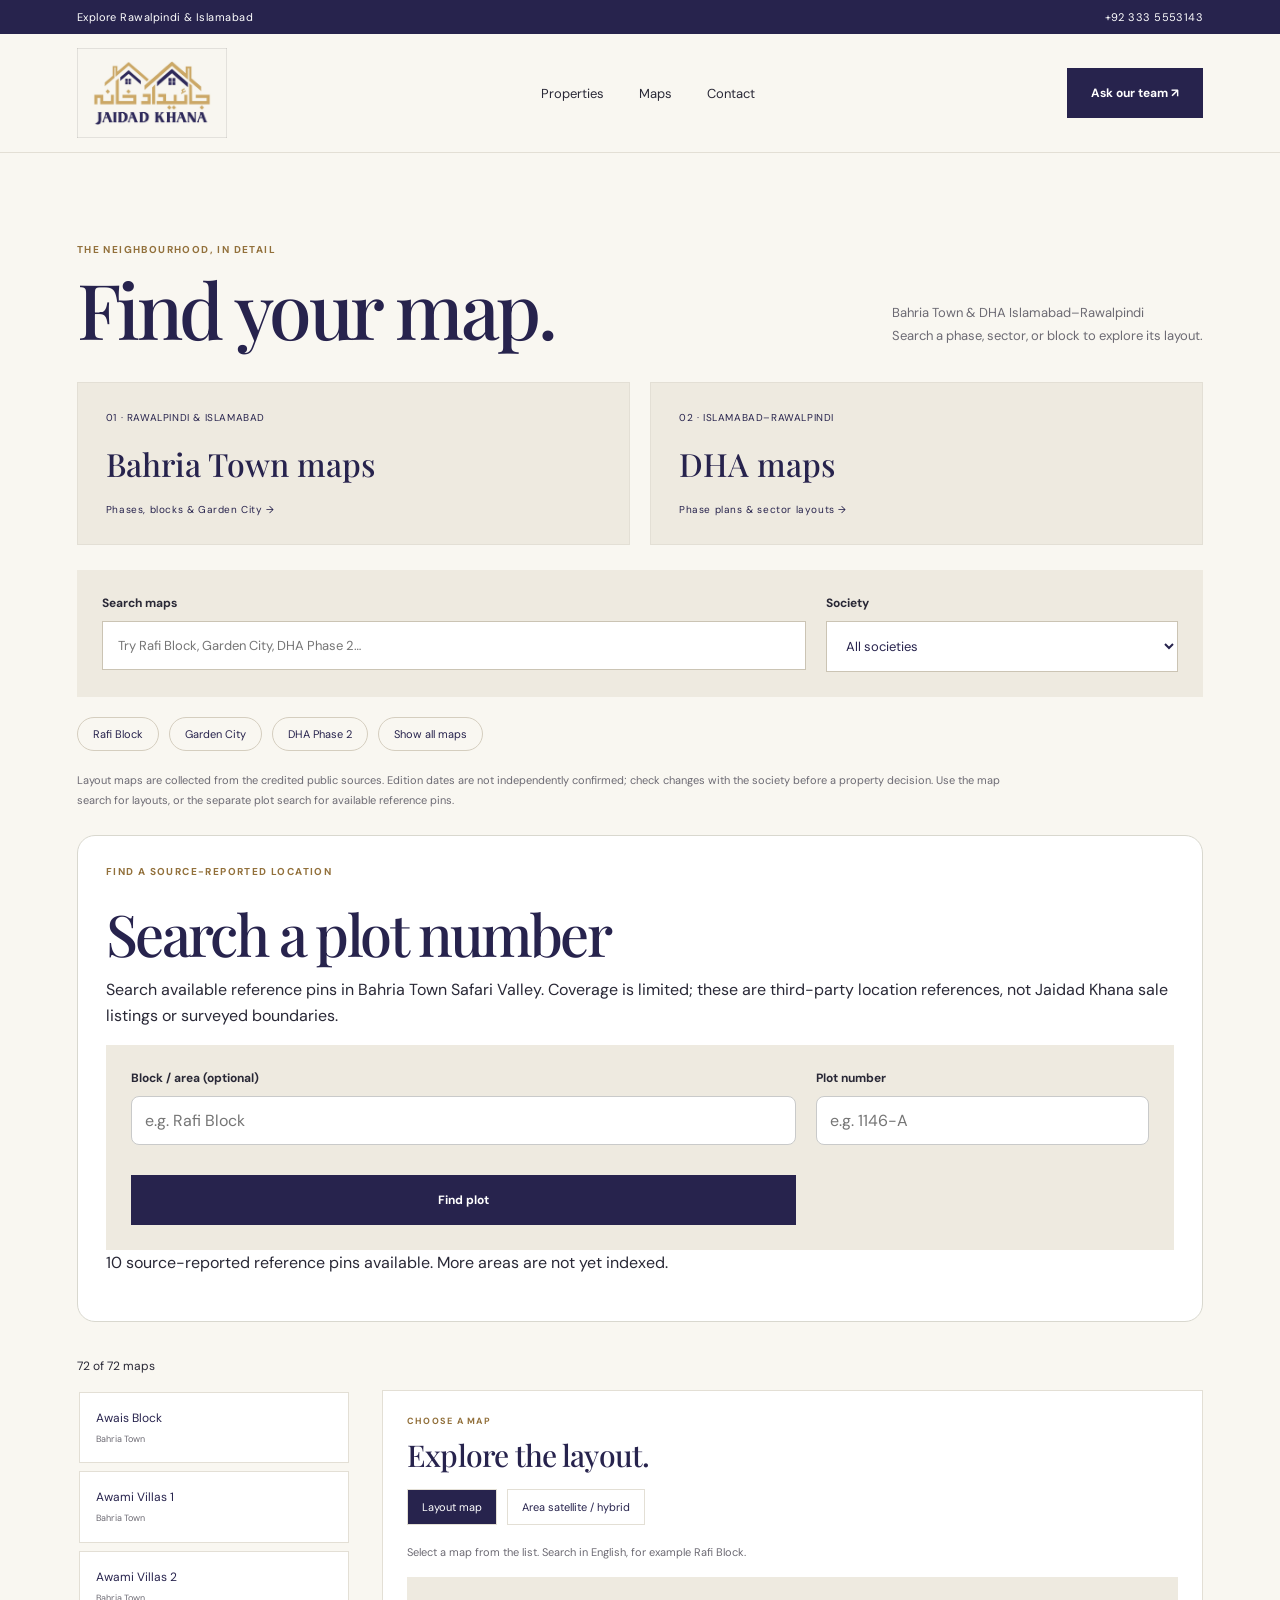
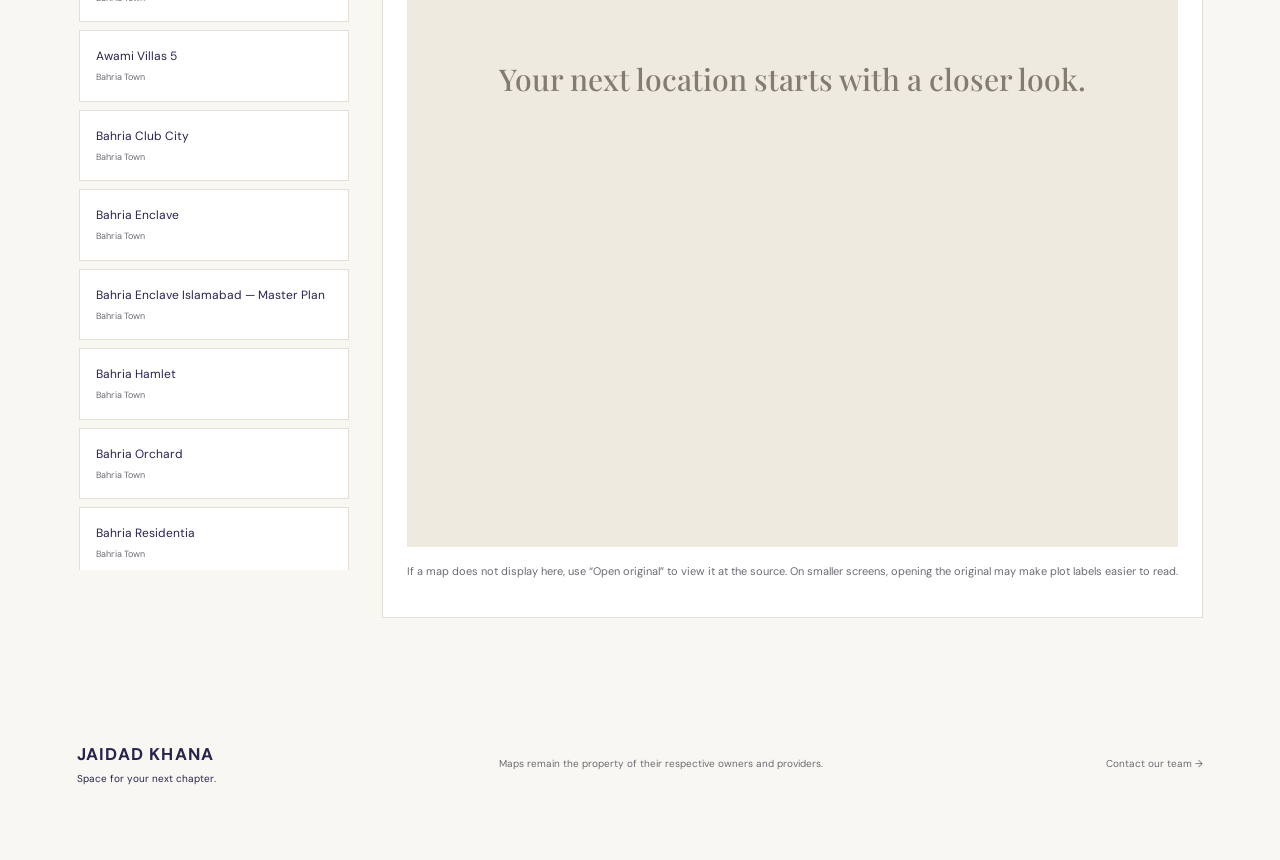
==== maps.html @ 948eb330 "Publish searchable society maps and plot references" ====
<!doctype html><html lang="en"><head><meta charset="utf-8"><meta name="viewport" content="width=device-width,initial-scale=1"><title>Society Maps | Bahria Town & DHA | Jaidad Khana</title><meta name="description" content="Search Bahria Town and DHA Islamabad–Rawalpindi layout maps by phase, block or sector. Open the source map and explore detailed layouts."><link rel="canonical" href="https://jaidadkhana.com/maps.html"><link rel="stylesheet" href="styles.css?v=3"><link rel="stylesheet" href="maps.css"><link rel="preconnect" href="https://fonts.googleapis.com"><link href="https://fonts.googleapis.com/css2?family=DM+Sans:wght@400;500;600;700&family=Playfair+Display:wght@500;600;700&display=swap" rel="stylesheet"></head><body>
<a class="skip-link" href="#map-library">Skip to maps</a><div class="topbar"><span>Explore Rawalpindi & Islamabad</span><a href="tel:+923335553143">+92 333 5553143</a></div><header class="site-header"><a class="brand" href="index.html"><img src="logo.jpeg" alt="Jaidad Khana" width="240" height="156"></a><nav aria-label="Main navigation"><a href="index.html#properties">Properties</a><a href="maps.html" aria-current="page">Maps</a><a href="index.html#contact">Contact</a></nav><a class="button primary header-cta" href="https://wa.me/923335553143" target="_blank" rel="noopener noreferrer">Ask our team ↗</a></header>
<main id="map-library" class="section map-library"><div class="section-heading"><div><p class="eyebrow">The neighbourhood, in detail</p><h1>Find your map.</h1></div><p>Bahria Town & DHA Islamabad–Rawalpindi<br>Search a phase, sector, or block to explore its layout.</p></div><div class="society-choices"><button type="button" data-society="Bahria Town"><span>01 · RAWALPINDI & ISLAMABAD</span><strong>Bahria Town maps</strong><small>Phases, blocks & Garden City →</small></button><button type="button" data-society="DHA Islamabad–Rawalpindi"><span>02 · ISLAMABAD–RAWALPINDI</span><strong>DHA maps</strong><small>Phase plans & sector layouts →</small></button></div><div class="map-search"><div><label for="map-query">Search maps</label><input id="map-query" type="search" placeholder="Try Rafi Block, Garden City, DHA Phase 2…" autocomplete="off"></div><div><label for="map-society">Society</label><select id="map-society"><option value="all">All societies</option><option value="Bahria Town">Bahria Town</option><option value="DHA Islamabad–Rawalpindi">DHA Islamabad–Rawalpindi</option></select></div></div><div class="quick-search" aria-label="Popular map searches"><button type="button" data-query="Rafi">Rafi Block</button><button type="button" data-query="Garden City">Garden City</button><button type="button" data-query="DHA Phase 2">DHA Phase 2</button><button type="button" id="clear-search">Show all maps</button></div><p class="map-guidance">Layout maps are collected from the credited public sources. Edition dates are not independently confirmed; check changes with the society before a property decision. Use the map search for layouts, or the separate plot search for available reference pins.</p><section class="plot-finder" aria-labelledby="plot-heading"><p class="eyebrow">Find a source-reported location</p><h2 id="plot-heading">Search a plot number</h2><p>Search available reference pins in Bahria Town Safari Valley. Coverage is limited; these are third-party location references, not Jaidad Khana sale listings or surveyed boundaries.</p><form id="plot-search" class="map-search"><div><label for="plot-area">Block / area (optional)</label><input id="plot-area" placeholder="e.g. Rafi Block" autocomplete="off"></div><div><label for="plot-number">Plot number</label><input id="plot-number" required placeholder="e.g. 1146-A" maxlength="40" autocomplete="off"></div><button class="button primary" type="submit">Find plot</button></form><p id="plot-count" role="status"></p><div id="plot-results"></div><div id="plot-location" hidden><div class="map-modes"><button type="button" id="plot-road">Map view</button><button type="button" id="plot-hybrid">Satellite / hybrid</button><a id="plot-directions" class="button primary" target="_blank" rel="noopener noreferrer">Google directions ↗</a></div><p id="plot-pin-label"></p><div id="plot-pin-stage" class="map-stage"></div><p class="map-guidance">Pin reported by the linked source. Confirm with the society before visiting or making a property decision. Plot boundary coordinates are not available.</p></div></section><p id="map-count" role="status" aria-live="polite"></p><div class="map-workspace"><aside aria-label="Available maps"><div id="map-results" class="map-results"></div><p id="empty-maps" hidden>No matching map found. Try a phase or block name, or <a href="https://wa.me/923335553143" target="_blank" rel="noopener noreferrer">ask our team</a>.</p></aside><section class="map-viewer" aria-labelledby="viewer-title"><div class="viewer-heading"><div><p id="viewer-society" class="eyebrow">Choose a map</p><h2 id="viewer-title">Explore the layout.</h2></div><a id="source-map" class="button primary" target="_blank" rel="noopener noreferrer" hidden>Open original ↗</a></div><p id="map-source"></p><div class="map-modes" aria-label="Map view"><button type="button" id="layout-mode" aria-pressed="true">Layout map</button><button type="button" id="satellite-mode" aria-pressed="false">Area satellite / hybrid</button></div><div id="zoom-controls" class="zoom-controls" hidden><button type="button" id="zoom-out" aria-label="Zoom out">−</button><button type="button" id="zoom-fit">Fit</button><button type="button" id="zoom-in" aria-label="Zoom in">+</button><span id="zoom-status" aria-live="polite">100%</span></div><p id="viewer-help">Select a map from the list. Search in English, for example Rafi Block.</p><div id="map-stage" class="map-stage"><p class="map-placeholder">Your next location starts with a closer look.</p></div><p class="map-guidance">If a map does not display here, use “Open original” to view it at the source. On smaller screens, opening the original may make plot labels easier to read.</p></section></div><noscript><p>Please enable JavaScript to use map search. You can also browse the <a href="https://bahriatowns.com/map.php">Bahria map source</a> or the <a href="https://atccompany.pk/case/neighborhood-maps/">DHA map source</a>.</p></noscript></main><footer><a class="footer-brand" href="index.html">JAIDAD KHANA<span>Space for your next chapter.</span></a><p>Maps remain the property of their respective owners and providers.</p><a href="index.html#contact">Contact our team →</a></footer><script src="maps-data.js"></script><script src="plots-data.js"></script><script src="maps.js"></script></body></html>
---- styles.css ----
:root{--navy:#27234d;--gold:#bd9656;--cream:#f9f7f1;--ink:#292836;--muted:#6c6a73;--line:#e3dfd5}*{box-sizing:border-box}html{scroll-behavior:smooth;scroll-padding-top:30px}body{margin:0;background:var(--cream);color:var(--ink);font-family:"DM Sans",sans-serif}a{color:inherit}img{max-width:100%;display:block}button,select{font:inherit}a,button,select,summary{-webkit-tap-highlight-color:transparent}:focus-visible{outline:3px solid var(--gold);outline-offset:5px}.skip-link{position:fixed;top:-100px;left:20px;z-index:10;background:#fff;padding:15px}.skip-link:focus{top:10px}.topbar{padding:10px 6vw;display:flex;justify-content:space-between;background:var(--navy);color:#fff;font-size:11px;letter-spacing:.04em}.topbar a{text-decoration:none}.site-header{display:flex;align-items:center;justify-content:space-between;padding:14px 6vw;gap:25px;border-bottom:1px solid var(--line)}.brand{width:151px;flex-shrink:0}.brand img{width:100%;height:90px;object-fit:contain;mix-blend-mode:multiply}nav{display:flex;gap:35px}nav a{text-decoration:none;font-size:13px}nav a:hover{color:#8b6730}.button{display:inline-flex;align-items:center;justify-content:center;gap:20px;padding:16px 23px;min-height:49px;font-size:12px;font-weight:700;text-decoration:none;border:1px solid transparent;transition:background .2s,transform .2s}.button:hover{transform:translateY(-2px)}.primary{background:var(--navy);color:#fff}.primary:hover{background:#41396c}.hero{display:grid;grid-template-columns:1fr 1fr;min-height:620px}.hero-copy{padding:65px 5vw 40px 6vw;display:flex;flex-direction:column;justify-content:center}.eyebrow{text-transform:uppercase;letter-spacing:.14em;font-size:10px;font-weight:700;color:#92703b;margin:0 0 22px}h1,h2,h3,p{margin-top:0}h1,h2{font-family:"Playfair Display",Georgia,serif;letter-spacing:-.045em;font-weight:500}h1{font-size:clamp(60px,6.8vw,106px);line-height:1.02;color:var(--navy);margin-bottom:26px}h1 em{font-weight:500;color:#96723d}.intro{font-size:15px;line-height:1.8;color:var(--muted);max-width:455px}.actions{display:flex;align-items:center;flex-wrap:wrap;gap:24px;margin-top:16px}.text-link{font-size:12px;font-weight:700;text-underline-offset:5px}.hero-bottom{display:flex;flex-wrap:wrap;gap:20px;margin-top:60px;padding-top:20px;border-top:1px solid var(--line);font-size:10px;color:var(--muted)}.hero-visual{position:relative;min-height:550px;overflow:hidden}.hero-visual>img{width:100%;height:100%;position:absolute;object-fit:cover;object-position:60% center}.hero-visual:after{content:"";position:absolute;inset:40% 0 0;background:linear-gradient(transparent,rgba(15,25,20,.75));pointer-events:none}.image-label{position:absolute;left:40px;bottom:45px;z-index:1;color:#fff}.image-label span{font-size:11px}.image-label strong{display:block;font:500 44px "Playfair Display",serif;margin:8px 0 15px}.image-label a{font-size:12px;text-underline-offset:5px}.vertical-label{position:absolute;top:30px;right:24px;writing-mode:vertical-rl;font-size:9px;letter-spacing:.2em;color:#fff;text-shadow:0 1px 5px #000}.focus-strip{display:flex;align-items:center;justify-content:space-between;padding:27px 6vw;border-bottom:1px solid var(--line);gap:20px}.focus-strip p{margin:0;font:500 24px "Playfair Display",serif}.focus-strip span{font-size:11px;color:var(--muted);text-transform:uppercase;letter-spacing:.1em}.section{padding:90px 6vw}.section-heading{display:flex;justify-content:space-between;align-items:flex-end;gap:30px;margin-bottom:35px}h2{font-size:clamp(40px,4.5vw,64px);line-height:1.08;color:var(--navy);margin-bottom:0}.section-heading .eyebrow{margin-bottom:13px}.section-heading>p{font-size:13px;line-height:1.8;color:var(--muted);margin:0}.listing-toolbar{display:flex;align-items:center;gap:20px;border-top:1px solid var(--line);border-bottom:1px solid var(--line);padding:16px 0;margin-bottom:32px;font-size:12px}.listing-toolbar label{font-weight:700}.listing-toolbar select{background:transparent;border:1px solid #ccc5b6;border-radius:0;padding:10px 35px 10px 12px;color:var(--navy);max-width:100%}.listing-toolbar p{margin:0 0 0 auto;color:var(--muted)}.property-grid{display:grid;grid-template-columns:1fr 1fr;gap:28px}.property-card{background:#fff;border:1px solid var(--line);scroll-margin-top:25px}.property-card[hidden]{display:none}.property-image{position:relative;overflow:hidden}.property-image img{width:100%;height:330px;object-fit:cover;transition:transform .5s}.property-image a:hover img{transform:scale(1.035)}.badge{position:absolute;top:18px;left:18px;padding:9px 12px;background:var(--cream);color:var(--navy);font-size:10px;font-weight:700;pointer-events:none}.image-caption{position:absolute;bottom:0;left:0;background:rgba(39,35,77,.9);color:#fff;padding:11px 18px;font-size:10px;pointer-events:none}.property-copy{padding:30px}.property-topline{display:flex;justify-content:space-between;align-items:center;gap:10px;margin-bottom:20px}.property-topline .eyebrow{margin:0;font-size:9px}.price{font-size:24px;font-weight:700;color:var(--navy);white-space:nowrap}.price small{font-size:14px;font-weight:400}.property-copy h3{font:500 clamp(26px,2.7vw,37px)/1.1 "Playfair Display",serif;letter-spacing:-.03em;color:var(--navy);margin-bottom:10px}.property-subtitle{font-size:12px;color:var(--muted)}dl{margin:25px 0 20px}dl div{display:flex;justify-content:space-between;gap:18px;padding:12px 0;border-bottom:1px solid var(--line);font-size:12px}dt{color:var(--muted)}dd{margin:0;font-weight:600;text-align:right}details{border-bottom:1px solid var(--line);padding-bottom:17px;font-size:12px}summary{cursor:pointer;color:var(--navy);font-weight:700}details p{line-height:1.8;margin:14px 0 0;color:var(--muted)}.card-actions{display:flex;align-items:center;flex-wrap:wrap;gap:24px;margin-top:24px}.card-actions .button{font-size:11px;padding:14px 18px}.listing-note{font-size:11px;color:var(--muted);margin:25px 0 0}.about{display:grid;grid-template-columns:1fr 1fr;gap:7vw;background:#eeeae0}.about-copy>p{font-size:15px;line-height:1.9;color:var(--muted)}.service-row{display:flex;gap:22px;border-top:1px solid #d6d0c3;padding:23px 0 4px}.service-row>span{color:#9c7b46;font-size:11px}.service-row h3{font-size:15px;margin-bottom:8px;font-weight:600}.service-row p{font-size:12px;line-height:1.7;color:var(--muted)}.contact{background:var(--navy);color:#f9f7f1;display:grid;grid-template-columns:1.2fr 1fr;gap:9vw}.contact h2{color:#fff;margin-bottom:24px}.contact .eyebrow{color:#d9ba83}.contact>div>p:not(.eyebrow){font-size:14px;color:#d3cede;line-height:1.8}.gold{background:#d6b77f;color:#25213f}.gold:hover{background:#e7cb9b}.light-outline{color:#fff;border-color:#756f8e}.office-card{padding:32px;border:1px solid #5d577a;align-self:center}.office-card h3{font:500 29px "Playfair Display",serif;margin-bottom:20px}.office-card address{font-style:normal;color:#e0dce9;font-size:13px;line-height:1.9;margin-bottom:22px}.office-card>a{color:#e7cb9b;font-size:12px;text-underline-offset:4px}.office-card p{font-size:11px!important;margin:20px 0 0;color:#c6bfd7!important}footer{display:flex;justify-content:space-between;align-items:center;gap:25px;padding:35px 6vw 75px;font-size:10px;color:var(--muted)}footer p{margin:0}footer>a{text-decoration:none}.footer-brand{font-size:17px;font-weight:700;letter-spacing:.07em;color:var(--navy)}.footer-brand span{display:block;font-size:10px;letter-spacing:0;font-weight:400;margin-top:7px}.floating-contact{position:fixed;bottom:20px;right:24px;background:#fff;color:var(--navy);border:1px solid var(--line);box-shadow:0 4px 24px #27234d1f;z-index:5;padding:14px 20px;border-radius:30px;text-decoration:none;font-size:12px;font-weight:700}@media(min-width:1600px){.hero{min-height:720px}}@media(max-width:950px){.hero-copy{padding-top:45px}.hero{min-height:550px}.hero-visual{min-height:500px}.hero-bottom{margin-top:30px}.property-copy{padding:22px}.property-image img{height:260px}.price{font-size:20px}.about,.contact{gap:40px}}@media(max-width:700px){.topbar{font-size:9px;padding:10px 5vw}.site-header{padding:10px 5vw;flex-wrap:wrap;gap:10px}.brand{width:118px}.brand img{height:73px}.header-cta{padding:11px 14px;min-height:42px;font-size:11px}nav{order:3;width:100%;justify-content:center;gap:35px;border-top:1px solid var(--line);padding:14px 0 3px}.hero{grid-template-columns:1fr}.hero-copy{padding:45px 6vw 30px}h1{font-size:64px}.intro{font-size:14px}.hero-visual{min-height:350px}.image-label{left:25px;bottom:25px}.image-label strong{font-size:35px}.hero-bottom{font-size:9px;gap:14px}.focus-strip{padding:22px 6vw;flex-wrap:wrap;justify-content:flex-start;gap:18px}.focus-strip p{width:100%;font-size:23px}.focus-strip span{font-size:9px}.section{padding:55px 6vw}.section-heading{display:block}.section-heading>p{margin-top:20px}.property-grid,.about,.contact{grid-template-columns:1fr}.property-image img{height:auto;aspect-ratio:4/3;object-fit:cover}.property-topline .eyebrow{font-size:9px}.listing-toolbar{flex-wrap:wrap;gap:12px}.listing-toolbar label{display:none}.listing-toolbar p{font-size:10px}.listing-toolbar select{font-size:11px}.about,.contact{gap:30px}.office-card{padding:24px}footer{flex-direction:column;align-items:flex-start;padding-bottom:90px}.floating-contact{right:16px;bottom:16px}.actions{gap:18px}.property-copy h3{font-size:30px}}@media(prefers-reduced-motion:reduce){html{scroll-behavior:auto}*,*:before,*:after{transition:none!important}}
---- maps.css ----
.map-library h1{font-size:clamp(48px,6vw,80px);margin:0}.map-search{display:grid;grid-template-columns:2fr 1fr;gap:20px;padding:25px;background:#eeeae0}.map-search label{display:block;font-size:12px;font-weight:700;margin-bottom:10px}.map-search input,.map-search select{width:100%;padding:15px;border:1px solid #cbc4b4;border-radius:0;background:#fff;color:var(--navy);font:inherit;font-size:13px}.quick-search{display:flex;flex-wrap:wrap;gap:10px;margin:20px 0}.quick-search button{background:transparent;border:1px solid #d5cebf;border-radius:24px;padding:9px 15px;font-size:11px;cursor:pointer;color:var(--navy)}.quick-search button:hover{background:#eeeae0}.map-guidance{color:var(--muted);font-size:11px;line-height:1.8;max-width:950px}#map-count{font-size:12px;margin:28px 0 16px}.map-workspace{display:grid;grid-template-columns:280px minmax(0,1fr);gap:25px}.map-results{display:grid;gap:8px;max-height:780px;overflow:auto;padding:2px 8px 4px 2px}.map-result{width:100%;text-align:left;cursor:pointer;background:#fff;border:1px solid var(--line);padding:16px;font:inherit;font-size:12px;line-height:1.5;color:var(--navy)}.map-result span{display:block;font-size:9px;color:var(--muted);margin-top:6px}.map-result[aria-pressed=true]{border-color:var(--navy);box-shadow:inset 3px 0 var(--navy);background:#eeeae0}.map-viewer{min-width:0;padding:24px;background:#fff;border:1px solid var(--line)}.viewer-heading{display:flex;align-items:center;justify-content:space-between;gap:20px}.viewer-heading h2{font-size:30px;letter-spacing:-.025em;overflow-wrap:anywhere}.viewer-heading .eyebrow{margin-bottom:12px;font-size:9px}.viewer-heading .button{white-space:nowrap;font-size:10px;padding:12px 15px}#map-source,#viewer-help{font-size:11px;color:var(--muted);line-height:1.7}.map-stage{height:570px;overflow:auto;background:#eeeae0;position:relative;margin:15px 0}.map-stage img{display:block;max-width:none;height:auto;margin:0}.map-stage iframe{width:100%;height:100%;border:0;background:#fff}.map-placeholder{padding:80px 25px;text-align:center;font:500 30px/1.5 "Playfair Display",serif;color:#837d70}.zoom-controls{display:flex;align-items:center;gap:8px}.zoom-controls button{cursor:pointer;padding:7px 12px;min-width:35px;border:1px solid var(--line);background:#fff;color:var(--navy)}#zoom-status{font-size:10px;color:var(--muted);margin-left:8px}[hidden]{display:none!important}.map-viewer a{color:inherit}#empty-maps{font-size:13px;line-height:1.8}@media(max-width:900px){.map-workspace{grid-template-columns:220px minmax(0,1fr)}.viewer-heading{display:block}.viewer-heading .button{margin-top:15px}.map-stage{height:480px}}@media(max-width:650px){.map-search{grid-template-columns:1fr;padding:18px}.map-workspace{grid-template-columns:1fr}.map-results{max-height:260px;grid-template-columns:1fr 1fr}.map-result{font-size:11px;padding:12px}.map-viewer{padding:18px}.map-stage{height:440px}.section-heading{display:block}.map-search input{font-size:16px}.map-library{padding-top:40px}}

.society-choices{display:grid;grid-template-columns:1fr 1fr;gap:20px;margin-bottom:25px}.society-choices button{text-align:left;padding:28px;border:1px solid var(--line);background:#eeeae0;cursor:pointer;color:var(--navy)}.society-choices button:hover,.society-choices button[aria-pressed=true]{background:var(--navy);color:#fff}.society-choices span,.society-choices small{display:block;font-size:10px;letter-spacing:.06em}.society-choices strong{display:block;font:500 32px "Playfair Display",serif;margin:18px 0}.map-modes{display:flex;gap:10px;margin:18px 0}.map-modes button{padding:10px 14px;cursor:pointer;background:#fff;border:1px solid var(--line);color:var(--navy);font-size:11px}.map-modes button[aria-pressed=true]{background:var(--navy);color:#fff}@media(max-width:650px){.society-choices{grid-template-columns:1fr}.society-choices button{padding:20px}.society-choices strong{font-size:28px}}
.map-viewer a.primary{color:#fff}

.plot-finder{padding:28px;margin:24px 0 36px;border:1px solid #d9d8cf;border-radius:18px;background:#fff}.plot-finder h2{margin:5px 0 12px}.plot-finder p{line-height:1.65}.plot-finder input{width:100%;padding:13px;border:1px solid #c9caca;border-radius:8px;font:inherit}.plot-reference{padding:16px 0;border-top:1px solid #e2e4e5;display:flex;gap:12px;align-items:center;flex-wrap:wrap}.plot-reference strong{flex:1;min-width:220px}.plot-reference button{padding:10px 16px;border-radius:8px;border:1px solid #173c43;background:#fff;cursor:pointer}.plot-finder .map-search{align-items:end}.plot-finder .map-search button{margin-top:10px}#plot-pin-stage{height:450px}#plot-directions{color:#fff}
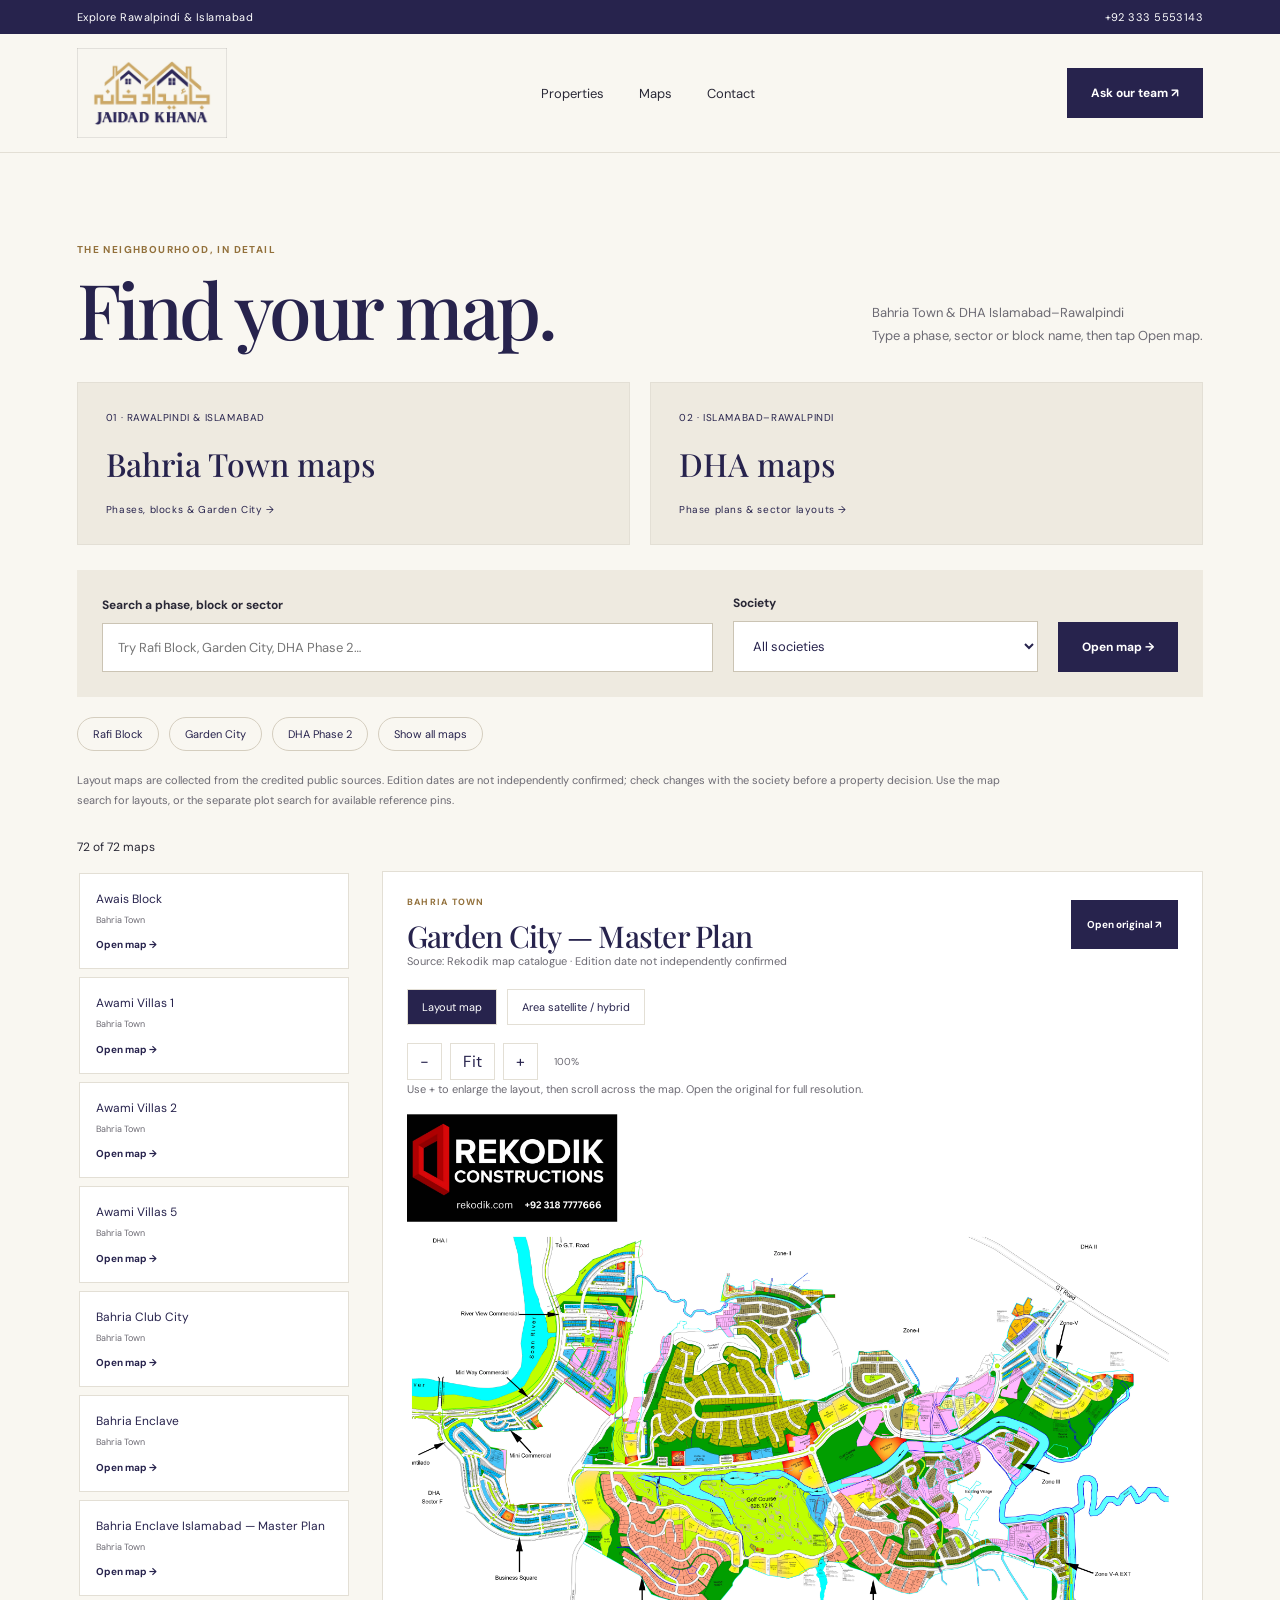
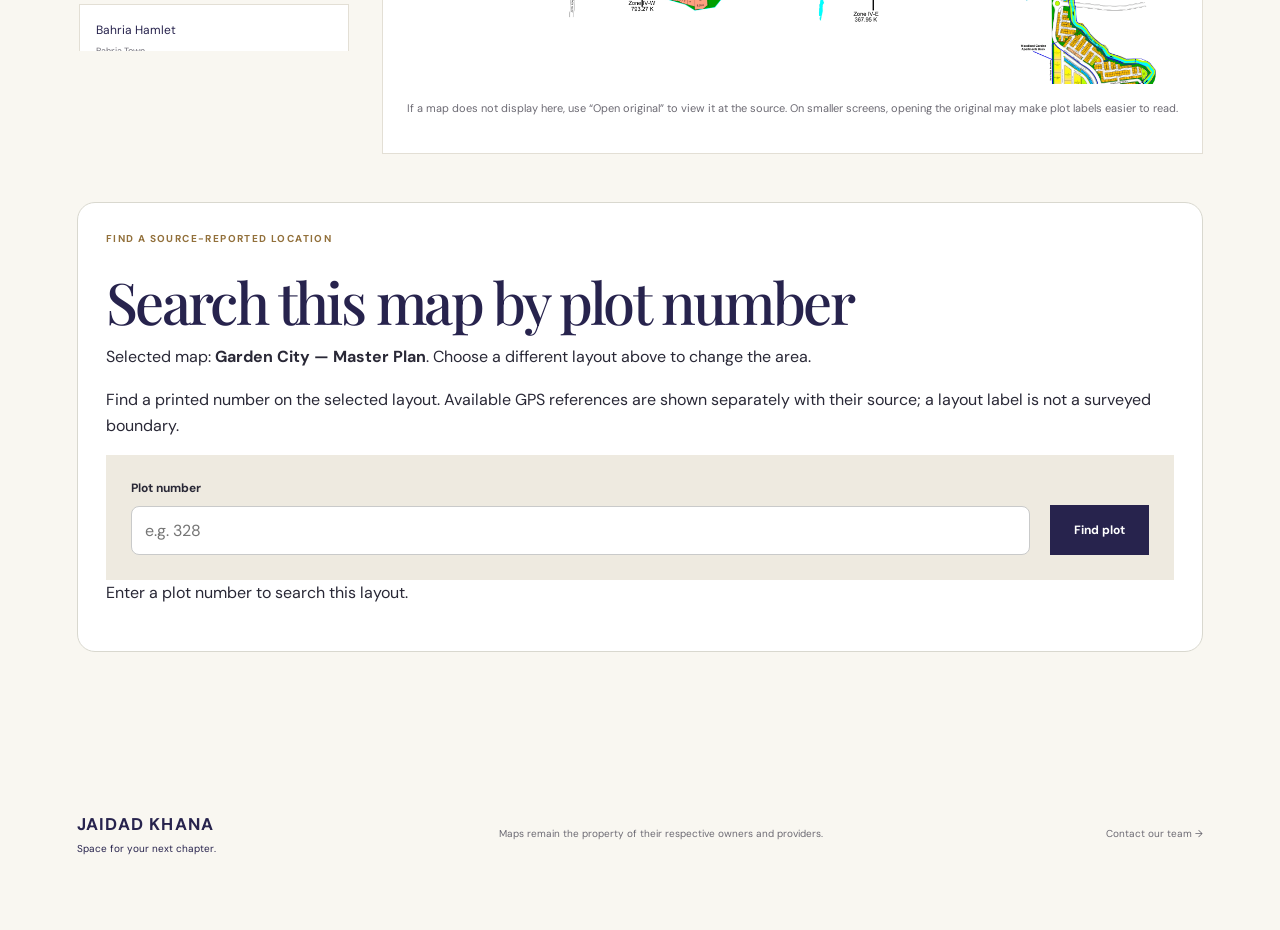
==== commit 7295126f: "Fix mobile map search and highlight layout numbers" ====
--- a/maps.html
+++ b/maps.html
@@ -1,3 +1,3 @@
-<!doctype html><html lang="en"><head><meta charset="utf-8"><meta name="viewport" content="width=device-width,initial-scale=1"><title>Society Maps | Bahria Town & DHA | Jaidad Khana</title><meta name="description" content="Search Bahria Town and DHA Islamabad–Rawalpindi layout maps by phase, block or sector. Open the source map and explore detailed layouts."><link rel="canonical" href="https://jaidadkhana.com/maps.html"><link rel="stylesheet" href="styles.css?v=3"><link rel="stylesheet" href="maps.css"><link rel="preconnect" href="https://fonts.googleapis.com"><link href="https://fonts.googleapis.com/css2?family=DM+Sans:wght@400;500;600;700&family=Playfair+Display:wght@500;600;700&display=swap" rel="stylesheet"></head><body>
+<!doctype html><html lang="en"><head><meta charset="utf-8"><meta name="viewport" content="width=device-width,initial-scale=1"><title>Society Maps | Bahria Town & DHA | Jaidad Khana</title><meta name="description" content="Search Bahria Town and DHA Islamabad–Rawalpindi layout maps by phase, block or sector. Open the source map and explore detailed layouts."><link rel="canonical" href="https://jaidadkhana.com/maps.html"><link rel="stylesheet" href="styles.css?v=3"><link rel="stylesheet" href="maps.css?v=6"><link rel="preconnect" href="https://fonts.googleapis.com"><link href="https://fonts.googleapis.com/css2?family=DM+Sans:wght@400;500;600;700&family=Playfair+Display:wght@500;600;700&display=swap" rel="stylesheet"></head><body>
 <a class="skip-link" href="#map-library">Skip to maps</a><div class="topbar"><span>Explore Rawalpindi & Islamabad</span><a href="tel:+923335553143">+92 333 5553143</a></div><header class="site-header"><a class="brand" href="index.html"><img src="logo.jpeg" alt="Jaidad Khana" width="240" height="156"></a><nav aria-label="Main navigation"><a href="index.html#properties">Properties</a><a href="maps.html" aria-current="page">Maps</a><a href="index.html#contact">Contact</a></nav><a class="button primary header-cta" href="https://wa.me/923335553143" target="_blank" rel="noopener noreferrer">Ask our team ↗</a></header>
-<main id="map-library" class="section map-library"><div class="section-heading"><div><p class="eyebrow">The neighbourhood, in detail</p><h1>Find your map.</h1></div><p>Bahria Town & DHA Islamabad–Rawalpindi<br>Search a phase, sector, or block to explore its layout.</p></div><div class="society-choices"><button type="button" data-society="Bahria Town"><span>01 · RAWALPINDI & ISLAMABAD</span><strong>Bahria Town maps</strong><small>Phases, blocks & Garden City →</small></button><button type="button" data-society="DHA Islamabad–Rawalpindi"><span>02 · ISLAMABAD–RAWALPINDI</span><strong>DHA maps</strong><small>Phase plans & sector layouts →</small></button></div><div class="map-search"><div><label for="map-query">Search maps</label><input id="map-query" type="search" placeholder="Try Rafi Block, Garden City, DHA Phase 2…" autocomplete="off"></div><div><label for="map-society">Society</label><select id="map-society"><option value="all">All societies</option><option value="Bahria Town">Bahria Town</option><option value="DHA Islamabad–Rawalpindi">DHA Islamabad–Rawalpindi</option></select></div></div><div class="quick-search" aria-label="Popular map searches"><button type="button" data-query="Rafi">Rafi Block</button><button type="button" data-query="Garden City">Garden City</button><button type="button" data-query="DHA Phase 2">DHA Phase 2</button><button type="button" id="clear-search">Show all maps</button></div><p class="map-guidance">Layout maps are collected from the credited public sources. Edition dates are not independently confirmed; check changes with the society before a property decision. Use the map search for layouts, or the separate plot search for available reference pins.</p><section class="plot-finder" aria-labelledby="plot-heading"><p class="eyebrow">Find a source-reported location</p><h2 id="plot-heading">Search a plot number</h2><p>Search available reference pins in Bahria Town Safari Valley. Coverage is limited; these are third-party location references, not Jaidad Khana sale listings or surveyed boundaries.</p><form id="plot-search" class="map-search"><div><label for="plot-area">Block / area (optional)</label><input id="plot-area" placeholder="e.g. Rafi Block" autocomplete="off"></div><div><label for="plot-number">Plot number</label><input id="plot-number" required placeholder="e.g. 1146-A" maxlength="40" autocomplete="off"></div><button class="button primary" type="submit">Find plot</button></form><p id="plot-count" role="status"></p><div id="plot-results"></div><div id="plot-location" hidden><div class="map-modes"><button type="button" id="plot-road">Map view</button><button type="button" id="plot-hybrid">Satellite / hybrid</button><a id="plot-directions" class="button primary" target="_blank" rel="noopener noreferrer">Google directions ↗</a></div><p id="plot-pin-label"></p><div id="plot-pin-stage" class="map-stage"></div><p class="map-guidance">Pin reported by the linked source. Confirm with the society before visiting or making a property decision. Plot boundary coordinates are not available.</p></div></section><p id="map-count" role="status" aria-live="polite"></p><div class="map-workspace"><aside aria-label="Available maps"><div id="map-results" class="map-results"></div><p id="empty-maps" hidden>No matching map found. Try a phase or block name, or <a href="https://wa.me/923335553143" target="_blank" rel="noopener noreferrer">ask our team</a>.</p></aside><section class="map-viewer" aria-labelledby="viewer-title"><div class="viewer-heading"><div><p id="viewer-society" class="eyebrow">Choose a map</p><h2 id="viewer-title">Explore the layout.</h2></div><a id="source-map" class="button primary" target="_blank" rel="noopener noreferrer" hidden>Open original ↗</a></div><p id="map-source"></p><div class="map-modes" aria-label="Map view"><button type="button" id="layout-mode" aria-pressed="true">Layout map</button><button type="button" id="satellite-mode" aria-pressed="false">Area satellite / hybrid</button></div><div id="zoom-controls" class="zoom-controls" hidden><button type="button" id="zoom-out" aria-label="Zoom out">−</button><button type="button" id="zoom-fit">Fit</button><button type="button" id="zoom-in" aria-label="Zoom in">+</button><span id="zoom-status" aria-live="polite">100%</span></div><p id="viewer-help">Select a map from the list. Search in English, for example Rafi Block.</p><div id="map-stage" class="map-stage"><p class="map-placeholder">Your next location starts with a closer look.</p></div><p class="map-guidance">If a map does not display here, use “Open original” to view it at the source. On smaller screens, opening the original may make plot labels easier to read.</p></section></div><noscript><p>Please enable JavaScript to use map search. You can also browse the <a href="https://bahriatowns.com/map.php">Bahria map source</a> or the <a href="https://atccompany.pk/case/neighborhood-maps/">DHA map source</a>.</p></noscript></main><footer><a class="footer-brand" href="index.html">JAIDAD KHANA<span>Space for your next chapter.</span></a><p>Maps remain the property of their respective owners and providers.</p><a href="index.html#contact">Contact our team →</a></footer><script src="maps-data.js"></script><script src="plots-data.js"></script><script src="maps.js"></script></body></html>
+<main id="map-library" class="section map-library"><div class="section-heading"><div><p class="eyebrow">The neighbourhood, in detail</p><h1>Find your map.</h1></div><p>Bahria Town & DHA Islamabad–Rawalpindi<br>Type a phase, sector or block name, then tap Open map.</p></div><div class="society-choices"><button type="button" data-society="Bahria Town"><span>01 · RAWALPINDI & ISLAMABAD</span><strong>Bahria Town maps</strong><small>Phases, blocks & Garden City →</small></button><button type="button" data-society="DHA Islamabad–Rawalpindi"><span>02 · ISLAMABAD–RAWALPINDI</span><strong>DHA maps</strong><small>Phase plans & sector layouts →</small></button></div><form id="map-search-form" class="map-search"><div><label for="map-query">Search a phase, block or sector</label><input id="map-query" type="search" placeholder="Try Rafi Block, Garden City, DHA Phase 2…" autocomplete="off"></div><div><label for="map-society">Society</label><select id="map-society"><option value="all">All societies</option><option value="Bahria Town">Bahria Town</option><option value="DHA Islamabad–Rawalpindi">DHA Islamabad–Rawalpindi</option></select></div><button type="submit" class="button primary">Open map →</button></form><div class="quick-search" aria-label="Popular map searches"><button type="button" data-query="Rafi">Rafi Block</button><button type="button" data-query="Garden City">Garden City</button><button type="button" data-query="DHA Phase 2">DHA Phase 2</button><button type="button" id="clear-search">Show all maps</button></div><p class="map-guidance">Layout maps are collected from the credited public sources. Edition dates are not independently confirmed; check changes with the society before a property decision. Use the map search for layouts, or the separate plot search for available reference pins.</p><p id="map-count" role="status" aria-live="polite"></p><div class="map-workspace"><aside aria-label="Available maps"><div id="map-results" class="map-results"></div><p id="empty-maps" hidden>No matching map found. Try a phase or block name, or <a href="https://wa.me/923335553143" target="_blank" rel="noopener noreferrer">ask our team</a>.</p></aside><section class="map-viewer" aria-labelledby="viewer-title"><div class="viewer-heading"><div><p id="viewer-society" class="eyebrow">Choose a map</p><h2 id="viewer-title">Explore the layout.</h2></div><a id="source-map" class="button primary" target="_blank" rel="noopener noreferrer" hidden>Open original ↗</a></div><p id="map-source"></p><div class="map-modes" aria-label="Map view"><button type="button" id="layout-mode" aria-pressed="true">Layout map</button><button type="button" id="satellite-mode" aria-pressed="false">Area satellite / hybrid</button></div><div id="zoom-controls" class="zoom-controls" hidden><button type="button" id="zoom-out" aria-label="Zoom out">−</button><button type="button" id="zoom-fit">Fit</button><button type="button" id="zoom-in" aria-label="Zoom in">+</button><span id="zoom-status" aria-live="polite">100%</span></div><div id="layout-match-nav" class="map-modes" hidden><button type="button" id="previous-label">Previous match</button><span id="layout-match-status" role="status"></span><button type="button" id="next-label">Next match</button></div><p id="viewer-help">Select a map from the list. Search in English, for example Rafi Block.</p><div id="map-stage" class="map-stage"><p class="map-placeholder">Your next location starts with a closer look.</p></div><p class="map-guidance">If a map does not display here, use “Open original” to view it at the source. On smaller screens, opening the original may make plot labels easier to read.</p></section></div><section class="plot-finder" aria-labelledby="plot-heading"><p class="eyebrow">Find a source-reported location</p><h2 id="plot-heading">Search this map by plot number</h2><p>Selected map: <strong id="plot-selected-map">Garden City</strong>. Choose a different layout above to change the area.</p><p>Find a printed number on the selected layout. Available GPS references are shown separately with their source; a layout label is not a surveyed boundary.</p><form id="plot-search" class="map-search"><div><label for="plot-number">Plot number</label><input id="plot-number" required placeholder="e.g. 328" maxlength="40" autocomplete="off"></div><button class="button primary" type="submit">Find plot</button></form><p id="plot-count" role="status"></p><div id="plot-results"></div><div id="plot-location" hidden><div class="map-modes"><button type="button" id="plot-road">Map view</button><button type="button" id="plot-hybrid">Satellite / hybrid</button><a id="plot-directions" class="button primary" target="_blank" rel="noopener noreferrer">Google directions ↗</a></div><p id="plot-pin-label"></p><div id="plot-pin-stage" class="map-stage"></div><p class="map-guidance">Pin reported by the linked source. Confirm with the society before visiting or making a property decision. Plot boundary coordinates are not available.</p></div></section><noscript><p>Please enable JavaScript to use map search. You can also browse the <a href="https://bahriatowns.com/map.php">Bahria map source</a> or the <a href="https://atccompany.pk/case/neighborhood-maps/">DHA map source</a>.</p></noscript></main><footer><a class="footer-brand" href="index.html">JAIDAD KHANA<span>Space for your next chapter.</span></a><p>Maps remain the property of their respective owners and providers.</p><a href="index.html#contact">Contact our team →</a></footer><script src="maps-data.js"></script><script src="plots-data.js"></script><script src="map-labels.js?v=6"></script><script src="maps.js?v=6"></script></body></html>
--- a/maps.css
+++ b/maps.css
@@ -4,3 +4,7 @@
 .map-viewer a.primary{color:#fff}
 
 .plot-finder{padding:28px;margin:24px 0 36px;border:1px solid #d9d8cf;border-radius:18px;background:#fff}.plot-finder h2{margin:5px 0 12px}.plot-finder p{line-height:1.65}.plot-finder input{width:100%;padding:13px;border:1px solid #c9caca;border-radius:8px;font:inherit}.plot-reference{padding:16px 0;border-top:1px solid #e2e4e5;display:flex;gap:12px;align-items:center;flex-wrap:wrap}.plot-reference strong{flex:1;min-width:220px}.plot-reference button{padding:10px 16px;border-radius:8px;border:1px solid #173c43;background:#fff;cursor:pointer}.plot-finder .map-search{align-items:end}.plot-finder .map-search button{margin-top:10px}#plot-pin-stage{height:450px}#plot-directions{color:#fff}
+
+#map-search-form{grid-template-columns:minmax(0,2fr) minmax(150px,1fr) auto;align-items:end}#map-search-form .primary{color:#fff;min-height:48px}.map-result::after{content:"Open map →";display:block;font-size:10px;margin-top:10px;font-weight:700}.plot-finder{margin-top:48px}@media(max-width:650px){#map-search-form{grid-template-columns:1fr}.map-results{max-height:230px}.map-result{min-height:92px}.map-library .section-heading h1{font-size:46px}.map-search input,.map-search select{font-size:16px}.plot-finder{padding:18px}.plot-reference strong{min-width:0;width:100%}}
+
+.layout-surface{position:relative;width:100%}.layout-surface img{width:100%!important}.layout-label-marker{position:absolute;box-sizing:content-box;border:3px solid #e43b2f;background:rgba(255,228,45,.35);box-shadow:0 0 0 5px rgba(255,255,255,.8);min-width:9px;min-height:9px;pointer-events:none}.layout-label-marker.active{border-color:#d31616;box-shadow:0 0 0 8px rgba(255,207,0,.55)}#layout-match-status{font-size:13px;align-self:center;padding:8px}#plot-search{grid-template-columns:minmax(0,1fr) auto}@media(max-width:650px){#plot-search{grid-template-columns:1fr}.map-modes{flex-wrap:wrap}}
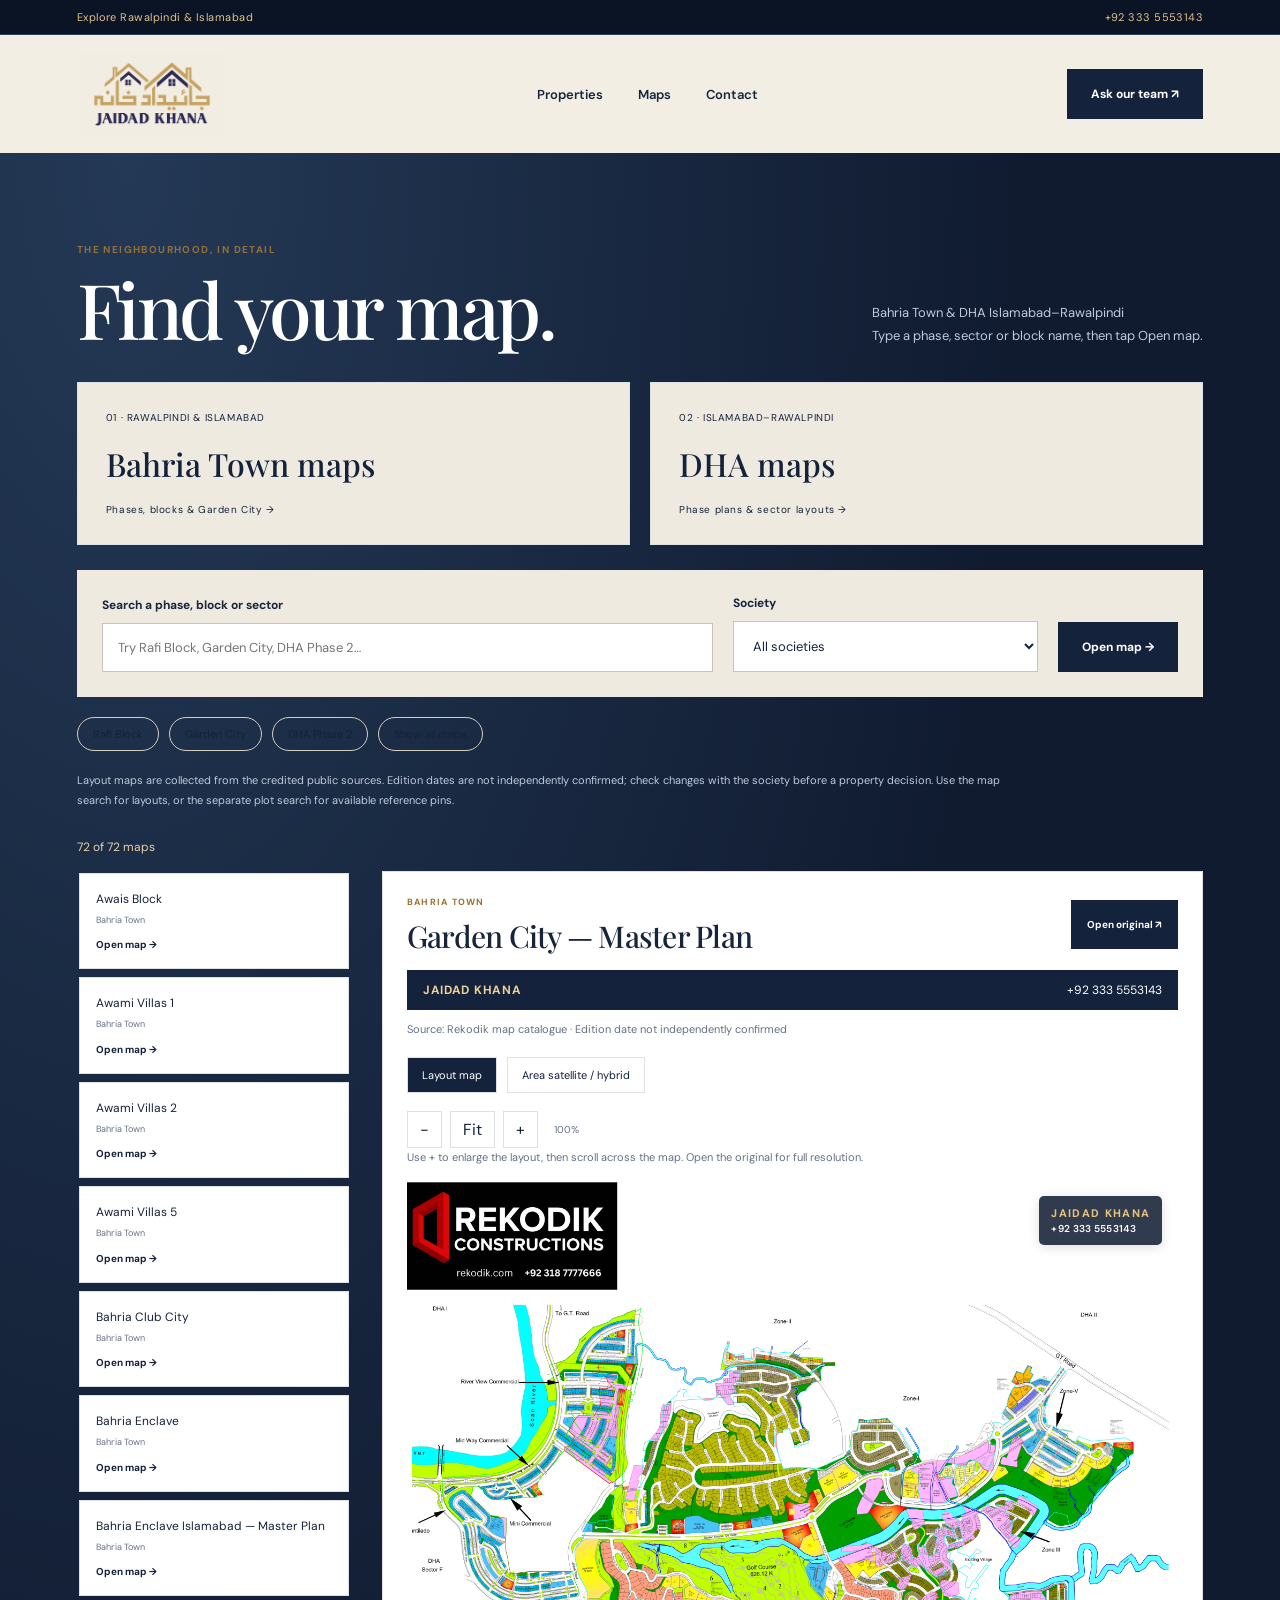
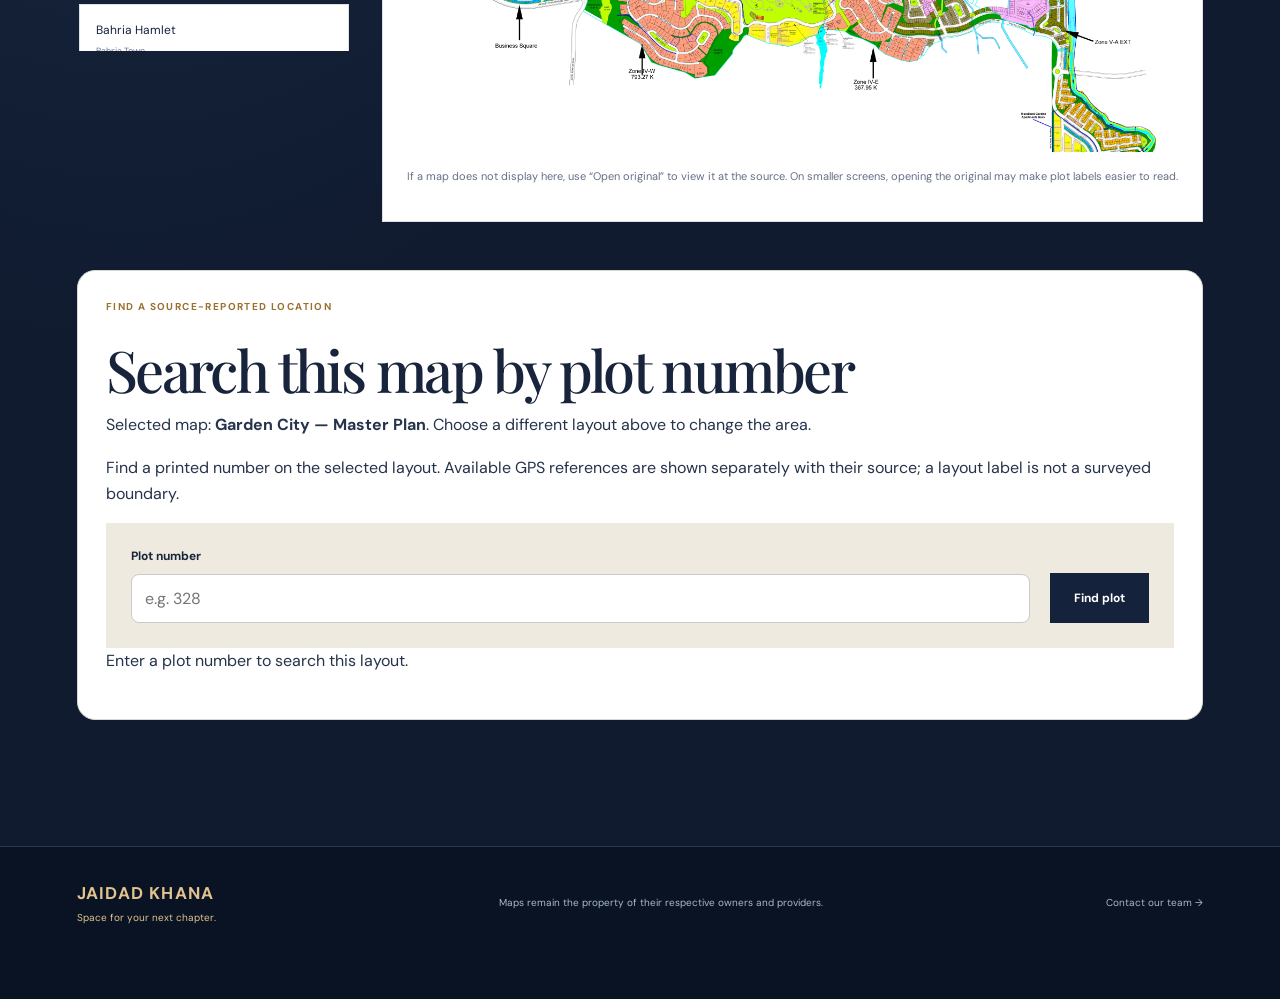
==== commit e21a7c1d: "Publish navy and gold theme, map branding and company introduction" ====
--- a/maps.html
+++ b/maps.html
@@ -1,3 +1,3 @@
-<!doctype html><html lang="en"><head><meta charset="utf-8"><meta name="viewport" content="width=device-width,initial-scale=1"><title>Society Maps | Bahria Town & DHA | Jaidad Khana</title><meta name="description" content="Search Bahria Town and DHA Islamabad–Rawalpindi layout maps by phase, block or sector. Open the source map and explore detailed layouts."><link rel="canonical" href="https://jaidadkhana.com/maps.html"><link rel="stylesheet" href="styles.css?v=3"><link rel="stylesheet" href="maps.css?v=6"><link rel="preconnect" href="https://fonts.googleapis.com"><link href="https://fonts.googleapis.com/css2?family=DM+Sans:wght@400;500;600;700&family=Playfair+Display:wght@500;600;700&display=swap" rel="stylesheet"></head><body>
+<!doctype html><html lang="en"><head><meta charset="utf-8"><meta name="viewport" content="width=device-width,initial-scale=1"><title>Society Maps | Bahria Town & DHA | Jaidad Khana</title><meta name="description" content="Search Bahria Town and DHA Islamabad–Rawalpindi layout maps by phase, block or sector. Open the source map and explore detailed layouts."><link rel="canonical" href="https://jaidadkhana.com/maps.html"><link rel="stylesheet" href="styles.css?v=8"><link rel="stylesheet" href="maps.css?v=8"><link rel="preconnect" href="https://fonts.googleapis.com"><link href="https://fonts.googleapis.com/css2?family=DM+Sans:wght@400;500;600;700&family=Playfair+Display:wght@500;600;700&display=swap" rel="stylesheet"></head><body>
 <a class="skip-link" href="#map-library">Skip to maps</a><div class="topbar"><span>Explore Rawalpindi & Islamabad</span><a href="tel:+923335553143">+92 333 5553143</a></div><header class="site-header"><a class="brand" href="index.html"><img src="logo.jpeg" alt="Jaidad Khana" width="240" height="156"></a><nav aria-label="Main navigation"><a href="index.html#properties">Properties</a><a href="maps.html" aria-current="page">Maps</a><a href="index.html#contact">Contact</a></nav><a class="button primary header-cta" href="https://wa.me/923335553143" target="_blank" rel="noopener noreferrer">Ask our team ↗</a></header>
-<main id="map-library" class="section map-library"><div class="section-heading"><div><p class="eyebrow">The neighbourhood, in detail</p><h1>Find your map.</h1></div><p>Bahria Town & DHA Islamabad–Rawalpindi<br>Type a phase, sector or block name, then tap Open map.</p></div><div class="society-choices"><button type="button" data-society="Bahria Town"><span>01 · RAWALPINDI & ISLAMABAD</span><strong>Bahria Town maps</strong><small>Phases, blocks & Garden City →</small></button><button type="button" data-society="DHA Islamabad–Rawalpindi"><span>02 · ISLAMABAD–RAWALPINDI</span><strong>DHA maps</strong><small>Phase plans & sector layouts →</small></button></div><form id="map-search-form" class="map-search"><div><label for="map-query">Search a phase, block or sector</label><input id="map-query" type="search" placeholder="Try Rafi Block, Garden City, DHA Phase 2…" autocomplete="off"></div><div><label for="map-society">Society</label><select id="map-society"><option value="all">All societies</option><option value="Bahria Town">Bahria Town</option><option value="DHA Islamabad–Rawalpindi">DHA Islamabad–Rawalpindi</option></select></div><button type="submit" class="button primary">Open map →</button></form><div class="quick-search" aria-label="Popular map searches"><button type="button" data-query="Rafi">Rafi Block</button><button type="button" data-query="Garden City">Garden City</button><button type="button" data-query="DHA Phase 2">DHA Phase 2</button><button type="button" id="clear-search">Show all maps</button></div><p class="map-guidance">Layout maps are collected from the credited public sources. Edition dates are not independently confirmed; check changes with the society before a property decision. Use the map search for layouts, or the separate plot search for available reference pins.</p><p id="map-count" role="status" aria-live="polite"></p><div class="map-workspace"><aside aria-label="Available maps"><div id="map-results" class="map-results"></div><p id="empty-maps" hidden>No matching map found. Try a phase or block name, or <a href="https://wa.me/923335553143" target="_blank" rel="noopener noreferrer">ask our team</a>.</p></aside><section class="map-viewer" aria-labelledby="viewer-title"><div class="viewer-heading"><div><p id="viewer-society" class="eyebrow">Choose a map</p><h2 id="viewer-title">Explore the layout.</h2></div><a id="source-map" class="button primary" target="_blank" rel="noopener noreferrer" hidden>Open original ↗</a></div><p id="map-source"></p><div class="map-modes" aria-label="Map view"><button type="button" id="layout-mode" aria-pressed="true">Layout map</button><button type="button" id="satellite-mode" aria-pressed="false">Area satellite / hybrid</button></div><div id="zoom-controls" class="zoom-controls" hidden><button type="button" id="zoom-out" aria-label="Zoom out">−</button><button type="button" id="zoom-fit">Fit</button><button type="button" id="zoom-in" aria-label="Zoom in">+</button><span id="zoom-status" aria-live="polite">100%</span></div><div id="layout-match-nav" class="map-modes" hidden><button type="button" id="previous-label">Previous match</button><span id="layout-match-status" role="status"></span><button type="button" id="next-label">Next match</button></div><p id="viewer-help">Select a map from the list. Search in English, for example Rafi Block.</p><div id="map-stage" class="map-stage"><p class="map-placeholder">Your next location starts with a closer look.</p></div><p class="map-guidance">If a map does not display here, use “Open original” to view it at the source. On smaller screens, opening the original may make plot labels easier to read.</p></section></div><section class="plot-finder" aria-labelledby="plot-heading"><p class="eyebrow">Find a source-reported location</p><h2 id="plot-heading">Search this map by plot number</h2><p>Selected map: <strong id="plot-selected-map">Garden City</strong>. Choose a different layout above to change the area.</p><p>Find a printed number on the selected layout. Available GPS references are shown separately with their source; a layout label is not a surveyed boundary.</p><form id="plot-search" class="map-search"><div><label for="plot-number">Plot number</label><input id="plot-number" required placeholder="e.g. 328" maxlength="40" autocomplete="off"></div><button class="button primary" type="submit">Find plot</button></form><p id="plot-count" role="status"></p><div id="plot-results"></div><div id="plot-location" hidden><div class="map-modes"><button type="button" id="plot-road">Map view</button><button type="button" id="plot-hybrid">Satellite / hybrid</button><a id="plot-directions" class="button primary" target="_blank" rel="noopener noreferrer">Google directions ↗</a></div><p id="plot-pin-label"></p><div id="plot-pin-stage" class="map-stage"></div><p class="map-guidance">Pin reported by the linked source. Confirm with the society before visiting or making a property decision. Plot boundary coordinates are not available.</p></div></section><noscript><p>Please enable JavaScript to use map search. You can also browse the <a href="https://bahriatowns.com/map.php">Bahria map source</a> or the <a href="https://atccompany.pk/case/neighborhood-maps/">DHA map source</a>.</p></noscript></main><footer><a class="footer-brand" href="index.html">JAIDAD KHANA<span>Space for your next chapter.</span></a><p>Maps remain the property of their respective owners and providers.</p><a href="index.html#contact">Contact our team →</a></footer><script src="maps-data.js"></script><script src="plots-data.js"></script><script src="map-labels.js?v=6"></script><script src="maps.js?v=6"></script></body></html>
+<main id="map-library" class="section map-library"><div class="section-heading"><div><p class="eyebrow">The neighbourhood, in detail</p><h1>Find your map.</h1></div><p>Bahria Town & DHA Islamabad–Rawalpindi<br>Type a phase, sector or block name, then tap Open map.</p></div><div class="society-choices"><button type="button" data-society="Bahria Town"><span>01 · RAWALPINDI & ISLAMABAD</span><strong>Bahria Town maps</strong><small>Phases, blocks & Garden City →</small></button><button type="button" data-society="DHA Islamabad–Rawalpindi"><span>02 · ISLAMABAD–RAWALPINDI</span><strong>DHA maps</strong><small>Phase plans & sector layouts →</small></button></div><form id="map-search-form" class="map-search"><div><label for="map-query">Search a phase, block or sector</label><input id="map-query" type="search" placeholder="Try Rafi Block, Garden City, DHA Phase 2…" autocomplete="off"></div><div><label for="map-society">Society</label><select id="map-society"><option value="all">All societies</option><option value="Bahria Town">Bahria Town</option><option value="DHA Islamabad–Rawalpindi">DHA Islamabad–Rawalpindi</option></select></div><button type="submit" class="button primary">Open map →</button></form><div class="quick-search" aria-label="Popular map searches"><button type="button" data-query="Rafi">Rafi Block</button><button type="button" data-query="Garden City">Garden City</button><button type="button" data-query="DHA Phase 2">DHA Phase 2</button><button type="button" id="clear-search">Show all maps</button></div><p class="map-guidance">Layout maps are collected from the credited public sources. Edition dates are not independently confirmed; check changes with the society before a property decision. Use the map search for layouts, or the separate plot search for available reference pins.</p><p id="map-count" role="status" aria-live="polite"></p><div class="map-workspace"><aside aria-label="Available maps"><div id="map-results" class="map-results"></div><p id="empty-maps" hidden>No matching map found. Try a phase or block name, or <a href="https://wa.me/923335553143" target="_blank" rel="noopener noreferrer">ask our team</a>.</p></aside><section class="map-viewer" aria-labelledby="viewer-title"><div class="viewer-heading"><div><p id="viewer-society" class="eyebrow">Choose a map</p><h2 id="viewer-title">Explore the layout.</h2></div><a id="source-map" class="button primary" target="_blank" rel="noopener noreferrer" hidden>Open original ↗</a></div><div class="map-brand-strip"><strong>JAIDAD KHANA</strong><a href="tel:+923335553143">+92 333 5553143</a></div><p id="map-source"></p><div class="map-modes" aria-label="Map view"><button type="button" id="layout-mode" aria-pressed="true">Layout map</button><button type="button" id="satellite-mode" aria-pressed="false">Area satellite / hybrid</button></div><div id="zoom-controls" class="zoom-controls" hidden><button type="button" id="zoom-out" aria-label="Zoom out">−</button><button type="button" id="zoom-fit">Fit</button><button type="button" id="zoom-in" aria-label="Zoom in">+</button><span id="zoom-status" aria-live="polite">100%</span></div><div id="layout-match-nav" class="map-modes" hidden><button type="button" id="previous-label">Previous match</button><span id="layout-match-status" role="status"></span><button type="button" id="next-label">Next match</button></div><p id="viewer-help">Select a map from the list. Search in English, for example Rafi Block.</p><div class="map-display"><div id="map-stage" class="map-stage"><p class="map-placeholder">Your next location starts with a closer look.</p></div><div class="map-brand-tag" aria-label="Jaidad Khana map assistance"><strong>JAIDAD KHANA</strong><span>+92 333 5553143</span></div></div><p class="map-guidance">If a map does not display here, use “Open original” to view it at the source. On smaller screens, opening the original may make plot labels easier to read.</p></section></div><section class="plot-finder" aria-labelledby="plot-heading"><p class="eyebrow">Find a source-reported location</p><h2 id="plot-heading">Search this map by plot number</h2><p>Selected map: <strong id="plot-selected-map">Garden City</strong>. Choose a different layout above to change the area.</p><p>Find a printed number on the selected layout. Available GPS references are shown separately with their source; a layout label is not a surveyed boundary.</p><form id="plot-search" class="map-search"><div><label for="plot-number">Plot number</label><input id="plot-number" required placeholder="e.g. 328" maxlength="40" autocomplete="off"></div><button class="button primary" type="submit">Find plot</button></form><p id="plot-count" role="status"></p><div id="plot-results"></div><div id="plot-location" hidden><div class="map-modes"><button type="button" id="plot-road">Map view</button><button type="button" id="plot-hybrid">Satellite / hybrid</button><a id="plot-directions" class="button primary" target="_blank" rel="noopener noreferrer">Google directions ↗</a></div><div class="zoom-controls"><button type="button" id="plot-zoom-out" aria-label="Zoom GPS map out">−</button><span id="plot-zoom-status">Zoom 19</span><button type="button" id="plot-zoom-in" aria-label="Zoom GPS map in">+</button></div><p id="plot-pin-label"></p><div class="map-display"><div id="plot-pin-stage" class="map-stage"></div><div class="map-brand-tag" aria-label="Jaidad Khana map assistance"><strong>JAIDAD KHANA</strong><span>+92 333 5553143</span></div></div><p class="map-guidance">Pin reported by the linked source. Confirm with the society before visiting or making a property decision. Plot boundary coordinates are not available.</p></div></section><noscript><p>Please enable JavaScript to use map search. You can also browse the <a href="https://bahriatowns.com/map.php">Bahria map source</a> or the <a href="https://atccompany.pk/case/neighborhood-maps/">DHA map source</a>.</p></noscript></main><footer><a class="footer-brand" href="index.html">JAIDAD KHANA<span>Space for your next chapter.</span></a><p>Maps remain the property of their respective owners and providers.</p><a href="index.html#contact">Contact our team →</a></footer><script src="maps-data.js"></script><script src="plots-data.js"></script><script src="map-labels.js?v=6"></script><script src="maps.js?v=8"></script></body></html>
--- a/styles.css
+++ b/styles.css
@@ -1 +1,4 @@
-:root{--navy:#27234d;--gold:#bd9656;--cream:#f9f7f1;--ink:#292836;--muted:#6c6a73;--line:#e3dfd5}*{box-sizing:border-box}html{scroll-behavior:smooth;scroll-padding-top:30px}body{margin:0;background:var(--cream);color:var(--ink);font-family:"DM Sans",sans-serif}a{color:inherit}img{max-width:100%;display:block}button,select{font:inherit}a,button,select,summary{-webkit-tap-highlight-color:transparent}:focus-visible{outline:3px solid var(--gold);outline-offset:5px}.skip-link{position:fixed;top:-100px;left:20px;z-index:10;background:#fff;padding:15px}.skip-link:focus{top:10px}.topbar{padding:10px 6vw;display:flex;justify-content:space-between;background:var(--navy);color:#fff;font-size:11px;letter-spacing:.04em}.topbar a{text-decoration:none}.site-header{display:flex;align-items:center;justify-content:space-between;padding:14px 6vw;gap:25px;border-bottom:1px solid var(--line)}.brand{width:151px;flex-shrink:0}.brand img{width:100%;height:90px;object-fit:contain;mix-blend-mode:multiply}nav{display:flex;gap:35px}nav a{text-decoration:none;font-size:13px}nav a:hover{color:#8b6730}.button{display:inline-flex;align-items:center;justify-content:center;gap:20px;padding:16px 23px;min-height:49px;font-size:12px;font-weight:700;text-decoration:none;border:1px solid transparent;transition:background .2s,transform .2s}.button:hover{transform:translateY(-2px)}.primary{background:var(--navy);color:#fff}.primary:hover{background:#41396c}.hero{display:grid;grid-template-columns:1fr 1fr;min-height:620px}.hero-copy{padding:65px 5vw 40px 6vw;display:flex;flex-direction:column;justify-content:center}.eyebrow{text-transform:uppercase;letter-spacing:.14em;font-size:10px;font-weight:700;color:#92703b;margin:0 0 22px}h1,h2,h3,p{margin-top:0}h1,h2{font-family:"Playfair Display",Georgia,serif;letter-spacing:-.045em;font-weight:500}h1{font-size:clamp(60px,6.8vw,106px);line-height:1.02;color:var(--navy);margin-bottom:26px}h1 em{font-weight:500;color:#96723d}.intro{font-size:15px;line-height:1.8;color:var(--muted);max-width:455px}.actions{display:flex;align-items:center;flex-wrap:wrap;gap:24px;margin-top:16px}.text-link{font-size:12px;font-weight:700;text-underline-offset:5px}.hero-bottom{display:flex;flex-wrap:wrap;gap:20px;margin-top:60px;padding-top:20px;border-top:1px solid var(--line);font-size:10px;color:var(--muted)}.hero-visual{position:relative;min-height:550px;overflow:hidden}.hero-visual>img{width:100%;height:100%;position:absolute;object-fit:cover;object-position:60% center}.hero-visual:after{content:"";position:absolute;inset:40% 0 0;background:linear-gradient(transparent,rgba(15,25,20,.75));pointer-events:none}.image-label{position:absolute;left:40px;bottom:45px;z-index:1;color:#fff}.image-label span{font-size:11px}.image-label strong{display:block;font:500 44px "Playfair Display",serif;margin:8px 0 15px}.image-label a{font-size:12px;text-underline-offset:5px}.vertical-label{position:absolute;top:30px;right:24px;writing-mode:vertical-rl;font-size:9px;letter-spacing:.2em;color:#fff;text-shadow:0 1px 5px #000}.focus-strip{display:flex;align-items:center;justify-content:space-between;padding:27px 6vw;border-bottom:1px solid var(--line);gap:20px}.focus-strip p{margin:0;font:500 24px "Playfair Display",serif}.focus-strip span{font-size:11px;color:var(--muted);text-transform:uppercase;letter-spacing:.1em}.section{padding:90px 6vw}.section-heading{display:flex;justify-content:space-between;align-items:flex-end;gap:30px;margin-bottom:35px}h2{font-size:clamp(40px,4.5vw,64px);line-height:1.08;color:var(--navy);margin-bottom:0}.section-heading .eyebrow{margin-bottom:13px}.section-heading>p{font-size:13px;line-height:1.8;color:var(--muted);margin:0}.listing-toolbar{display:flex;align-items:center;gap:20px;border-top:1px solid var(--line);border-bottom:1px solid var(--line);padding:16px 0;margin-bottom:32px;font-size:12px}.listing-toolbar label{font-weight:700}.listing-toolbar select{background:transparent;border:1px solid #ccc5b6;border-radius:0;padding:10px 35px 10px 12px;color:var(--navy);max-width:100%}.listing-toolbar p{margin:0 0 0 auto;color:var(--muted)}.property-grid{display:grid;grid-template-columns:1fr 1fr;gap:28px}.property-card{background:#fff;border:1px solid var(--line);scroll-margin-top:25px}.property-card[hidden]{display:none}.property-image{position:relative;overflow:hidden}.property-image img{width:100%;height:330px;object-fit:cover;transition:transform .5s}.property-image a:hover img{transform:scale(1.035)}.badge{position:absolute;top:18px;left:18px;padding:9px 12px;background:var(--cream);color:var(--navy);font-size:10px;font-weight:700;pointer-events:none}.image-caption{position:absolute;bottom:0;left:0;background:rgba(39,35,77,.9);color:#fff;padding:11px 18px;font-size:10px;pointer-events:none}.property-copy{padding:30px}.property-topline{display:flex;justify-content:space-between;align-items:center;gap:10px;margin-bottom:20px}.property-topline .eyebrow{margin:0;font-size:9px}.price{font-size:24px;font-weight:700;color:var(--navy);white-space:nowrap}.price small{font-size:14px;font-weight:400}.property-copy h3{font:500 clamp(26px,2.7vw,37px)/1.1 "Playfair Display",serif;letter-spacing:-.03em;color:var(--navy);margin-bottom:10px}.property-subtitle{font-size:12px;color:var(--muted)}dl{margin:25px 0 20px}dl div{display:flex;justify-content:space-between;gap:18px;padding:12px 0;border-bottom:1px solid var(--line);font-size:12px}dt{color:var(--muted)}dd{margin:0;font-weight:600;text-align:right}details{border-bottom:1px solid var(--line);padding-bottom:17px;font-size:12px}summary{cursor:pointer;color:var(--navy);font-weight:700}details p{line-height:1.8;margin:14px 0 0;color:var(--muted)}.card-actions{display:flex;align-items:center;flex-wrap:wrap;gap:24px;margin-top:24px}.card-actions .button{font-size:11px;padding:14px 18px}.listing-note{font-size:11px;color:var(--muted);margin:25px 0 0}.about{display:grid;grid-template-columns:1fr 1fr;gap:7vw;background:#eeeae0}.about-copy>p{font-size:15px;line-height:1.9;color:var(--muted)}.service-row{display:flex;gap:22px;border-top:1px solid #d6d0c3;padding:23px 0 4px}.service-row>span{color:#9c7b46;font-size:11px}.service-row h3{font-size:15px;margin-bottom:8px;font-weight:600}.service-row p{font-size:12px;line-height:1.7;color:var(--muted)}.contact{background:var(--navy);color:#f9f7f1;display:grid;grid-template-columns:1.2fr 1fr;gap:9vw}.contact h2{color:#fff;margin-bottom:24px}.contact .eyebrow{color:#d9ba83}.contact>div>p:not(.eyebrow){font-size:14px;color:#d3cede;line-height:1.8}.gold{background:#d6b77f;color:#25213f}.gold:hover{background:#e7cb9b}.light-outline{color:#fff;border-color:#756f8e}.office-card{padding:32px;border:1px solid #5d577a;align-self:center}.office-card h3{font:500 29px "Playfair Display",serif;margin-bottom:20px}.office-card address{font-style:normal;color:#e0dce9;font-size:13px;line-height:1.9;margin-bottom:22px}.office-card>a{color:#e7cb9b;font-size:12px;text-underline-offset:4px}.office-card p{font-size:11px!important;margin:20px 0 0;color:#c6bfd7!important}footer{display:flex;justify-content:space-between;align-items:center;gap:25px;padding:35px 6vw 75px;font-size:10px;color:var(--muted)}footer p{margin:0}footer>a{text-decoration:none}.footer-brand{font-size:17px;font-weight:700;letter-spacing:.07em;color:var(--navy)}.footer-brand span{display:block;font-size:10px;letter-spacing:0;font-weight:400;margin-top:7px}.floating-contact{position:fixed;bottom:20px;right:24px;background:#fff;color:var(--navy);border:1px solid var(--line);box-shadow:0 4px 24px #27234d1f;z-index:5;padding:14px 20px;border-radius:30px;text-decoration:none;font-size:12px;font-weight:700}@media(min-width:1600px){.hero{min-height:720px}}@media(max-width:950px){.hero-copy{padding-top:45px}.hero{min-height:550px}.hero-visual{min-height:500px}.hero-bottom{margin-top:30px}.property-copy{padding:22px}.property-image img{height:260px}.price{font-size:20px}.about,.contact{gap:40px}}@media(max-width:700px){.topbar{font-size:9px;padding:10px 5vw}.site-header{padding:10px 5vw;flex-wrap:wrap;gap:10px}.brand{width:118px}.brand img{height:73px}.header-cta{padding:11px 14px;min-height:42px;font-size:11px}nav{order:3;width:100%;justify-content:center;gap:35px;border-top:1px solid var(--line);padding:14px 0 3px}.hero{grid-template-columns:1fr}.hero-copy{padding:45px 6vw 30px}h1{font-size:64px}.intro{font-size:14px}.hero-visual{min-height:350px}.image-label{left:25px;bottom:25px}.image-label strong{font-size:35px}.hero-bottom{font-size:9px;gap:14px}.focus-strip{padding:22px 6vw;flex-wrap:wrap;justify-content:flex-start;gap:18px}.focus-strip p{width:100%;font-size:23px}.focus-strip span{font-size:9px}.section{padding:55px 6vw}.section-heading{display:block}.section-heading>p{margin-top:20px}.property-grid,.about,.contact{grid-template-columns:1fr}.property-image img{height:auto;aspect-ratio:4/3;object-fit:cover}.property-topline .eyebrow{font-size:9px}.listing-toolbar{flex-wrap:wrap;gap:12px}.listing-toolbar label{display:none}.listing-toolbar p{font-size:10px}.listing-toolbar select{font-size:11px}.about,.contact{gap:30px}.office-card{padding:24px}footer{flex-direction:column;align-items:flex-start;padding-bottom:90px}.floating-contact{right:16px;bottom:16px}.actions{gap:18px}.property-copy h3{font-size:30px}}@media(prefers-reduced-motion:reduce){html{scroll-behavior:auto}*,*:before,*:after{transition:none!important}}+:root{--navy:#27234d;--gold:#bd9656;--cream:#f9f7f1;--ink:#292836;--muted:#6c6a73;--line:#e3dfd5}*{box-sizing:border-box}html{scroll-behavior:smooth;scroll-padding-top:30px}body{margin:0;background:var(--cream);color:var(--ink);font-family:"DM Sans",sans-serif}a{color:inherit}img{max-width:100%;display:block}button,select{font:inherit}a,button,select,summary{-webkit-tap-highlight-color:transparent}:focus-visible{outline:3px solid var(--gold);outline-offset:5px}.skip-link{position:fixed;top:-100px;left:20px;z-index:10;background:#fff;padding:15px}.skip-link:focus{top:10px}.topbar{padding:10px 6vw;display:flex;justify-content:space-between;background:var(--navy);color:#fff;font-size:11px;letter-spacing:.04em}.topbar a{text-decoration:none}.site-header{display:flex;align-items:center;justify-content:space-between;padding:14px 6vw;gap:25px;border-bottom:1px solid var(--line)}.brand{width:151px;flex-shrink:0}.brand img{width:100%;height:90px;object-fit:contain;mix-blend-mode:multiply}nav{display:flex;gap:35px}nav a{text-decoration:none;font-size:13px}nav a:hover{color:#8b6730}.button{display:inline-flex;align-items:center;justify-content:center;gap:20px;padding:16px 23px;min-height:49px;font-size:12px;font-weight:700;text-decoration:none;border:1px solid transparent;transition:background .2s,transform .2s}.button:hover{transform:translateY(-2px)}.primary{background:var(--navy);color:#fff}.primary:hover{background:#41396c}.hero{display:grid;grid-template-columns:1fr 1fr;min-height:620px}.hero-copy{padding:65px 5vw 40px 6vw;display:flex;flex-direction:column;justify-content:center}.eyebrow{text-transform:uppercase;letter-spacing:.14em;font-size:10px;font-weight:700;color:#92703b;margin:0 0 22px}h1,h2,h3,p{margin-top:0}h1,h2{font-family:"Playfair Display",Georgia,serif;letter-spacing:-.045em;font-weight:500}h1{font-size:clamp(60px,6.8vw,106px);line-height:1.02;color:var(--navy);margin-bottom:26px}h1 em{font-weight:500;color:#96723d}.intro{font-size:15px;line-height:1.8;color:var(--muted);max-width:455px}.actions{display:flex;align-items:center;flex-wrap:wrap;gap:24px;margin-top:16px}.text-link{font-size:12px;font-weight:700;text-underline-offset:5px}.hero-bottom{display:flex;flex-wrap:wrap;gap:20px;margin-top:60px;padding-top:20px;border-top:1px solid var(--line);font-size:10px;color:var(--muted)}.hero-visual{position:relative;min-height:550px;overflow:hidden}.hero-visual>img{width:100%;height:100%;position:absolute;object-fit:cover;object-position:60% center}.hero-visual:after{content:"";position:absolute;inset:40% 0 0;background:linear-gradient(transparent,rgba(15,25,20,.75));pointer-events:none}.image-label{position:absolute;left:40px;bottom:45px;z-index:1;color:#fff}.image-label span{font-size:11px}.image-label strong{display:block;font:500 44px "Playfair Display",serif;margin:8px 0 15px}.image-label a{font-size:12px;text-underline-offset:5px}.vertical-label{position:absolute;top:30px;right:24px;writing-mode:vertical-rl;font-size:9px;letter-spacing:.2em;color:#fff;text-shadow:0 1px 5px #000}.focus-strip{display:flex;align-items:center;justify-content:space-between;padding:27px 6vw;border-bottom:1px solid var(--line);gap:20px}.focus-strip p{margin:0;font:500 24px "Playfair Display",serif}.focus-strip span{font-size:11px;color:var(--muted);text-transform:uppercase;letter-spacing:.1em}.section{padding:90px 6vw}.section-heading{display:flex;justify-content:space-between;align-items:flex-end;gap:30px;margin-bottom:35px}h2{font-size:clamp(40px,4.5vw,64px);line-height:1.08;color:var(--navy);margin-bottom:0}.section-heading .eyebrow{margin-bottom:13px}.section-heading>p{font-size:13px;line-height:1.8;color:var(--muted);margin:0}.listing-toolbar{display:flex;align-items:center;gap:20px;border-top:1px solid var(--line);border-bottom:1px solid var(--line);padding:16px 0;margin-bottom:32px;font-size:12px}.listing-toolbar label{font-weight:700}.listing-toolbar select{background:transparent;border:1px solid #ccc5b6;border-radius:0;padding:10px 35px 10px 12px;color:var(--navy);max-width:100%}.listing-toolbar p{margin:0 0 0 auto;color:var(--muted)}.property-grid{display:grid;grid-template-columns:1fr 1fr;gap:28px}.property-card{background:#fff;border:1px solid var(--line);scroll-margin-top:25px}.property-card[hidden]{display:none}.property-image{position:relative;overflow:hidden}.property-image img{width:100%;height:330px;object-fit:cover;transition:transform .5s}.property-image a:hover img{transform:scale(1.035)}.badge{position:absolute;top:18px;left:18px;padding:9px 12px;background:var(--cream);color:var(--navy);font-size:10px;font-weight:700;pointer-events:none}.image-caption{position:absolute;bottom:0;left:0;background:rgba(39,35,77,.9);color:#fff;padding:11px 18px;font-size:10px;pointer-events:none}.property-copy{padding:30px}.property-topline{display:flex;justify-content:space-between;align-items:center;gap:10px;margin-bottom:20px}.property-topline .eyebrow{margin:0;font-size:9px}.price{font-size:24px;font-weight:700;color:var(--navy);white-space:nowrap}.price small{font-size:14px;font-weight:400}.property-copy h3{font:500 clamp(26px,2.7vw,37px)/1.1 "Playfair Display",serif;letter-spacing:-.03em;color:var(--navy);margin-bottom:10px}.property-subtitle{font-size:12px;color:var(--muted)}dl{margin:25px 0 20px}dl div{display:flex;justify-content:space-between;gap:18px;padding:12px 0;border-bottom:1px solid var(--line);font-size:12px}dt{color:var(--muted)}dd{margin:0;font-weight:600;text-align:right}details{border-bottom:1px solid var(--line);padding-bottom:17px;font-size:12px}summary{cursor:pointer;color:var(--navy);font-weight:700}details p{line-height:1.8;margin:14px 0 0;color:var(--muted)}.card-actions{display:flex;align-items:center;flex-wrap:wrap;gap:24px;margin-top:24px}.card-actions .button{font-size:11px;padding:14px 18px}.listing-note{font-size:11px;color:var(--muted);margin:25px 0 0}.about{display:grid;grid-template-columns:1fr 1fr;gap:7vw;background:#eeeae0}.about-copy>p{font-size:15px;line-height:1.9;color:var(--muted)}.service-row{display:flex;gap:22px;border-top:1px solid #d6d0c3;padding:23px 0 4px}.service-row>span{color:#9c7b46;font-size:11px}.service-row h3{font-size:15px;margin-bottom:8px;font-weight:600}.service-row p{font-size:12px;line-height:1.7;color:var(--muted)}.contact{background:var(--navy);color:#f9f7f1;display:grid;grid-template-columns:1.2fr 1fr;gap:9vw}.contact h2{color:#fff;margin-bottom:24px}.contact .eyebrow{color:#d9ba83}.contact>div>p:not(.eyebrow){font-size:14px;color:#d3cede;line-height:1.8}.gold{background:#d6b77f;color:#25213f}.gold:hover{background:#e7cb9b}.light-outline{color:#fff;border-color:#756f8e}.office-card{padding:32px;border:1px solid #5d577a;align-self:center}.office-card h3{font:500 29px "Playfair Display",serif;margin-bottom:20px}.office-card address{font-style:normal;color:#e0dce9;font-size:13px;line-height:1.9;margin-bottom:22px}.office-card>a{color:#e7cb9b;font-size:12px;text-underline-offset:4px}.office-card p{font-size:11px!important;margin:20px 0 0;color:#c6bfd7!important}footer{display:flex;justify-content:space-between;align-items:center;gap:25px;padding:35px 6vw 75px;font-size:10px;color:var(--muted)}footer p{margin:0}footer>a{text-decoration:none}.footer-brand{font-size:17px;font-weight:700;letter-spacing:.07em;color:var(--navy)}.footer-brand span{display:block;font-size:10px;letter-spacing:0;font-weight:400;margin-top:7px}.floating-contact{position:fixed;bottom:20px;right:24px;background:#fff;color:var(--navy);border:1px solid var(--line);box-shadow:0 4px 24px #27234d1f;z-index:5;padding:14px 20px;border-radius:30px;text-decoration:none;font-size:12px;font-weight:700}@media(min-width:1600px){.hero{min-height:720px}}@media(max-width:950px){.hero-copy{padding-top:45px}.hero{min-height:550px}.hero-visual{min-height:500px}.hero-bottom{margin-top:30px}.property-copy{padding:22px}.property-image img{height:260px}.price{font-size:20px}.about,.contact{gap:40px}}@media(max-width:700px){.topbar{font-size:9px;padding:10px 5vw}.site-header{padding:10px 5vw;flex-wrap:wrap;gap:10px}.brand{width:118px}.brand img{height:73px}.header-cta{padding:11px 14px;min-height:42px;font-size:11px}nav{order:3;width:100%;justify-content:center;gap:35px;border-top:1px solid var(--line);padding:14px 0 3px}.hero{grid-template-columns:1fr}.hero-copy{padding:45px 6vw 30px}h1{font-size:64px}.intro{font-size:14px}.hero-visual{min-height:350px}.image-label{left:25px;bottom:25px}.image-label strong{font-size:35px}.hero-bottom{font-size:9px;gap:14px}.focus-strip{padding:22px 6vw;flex-wrap:wrap;justify-content:flex-start;gap:18px}.focus-strip p{width:100%;font-size:23px}.focus-strip span{font-size:9px}.section{padding:55px 6vw}.section-heading{display:block}.section-heading>p{margin-top:20px}.property-grid,.about,.contact{grid-template-columns:1fr}.property-image img{height:auto;aspect-ratio:4/3;object-fit:cover}.property-topline .eyebrow{font-size:9px}.listing-toolbar{flex-wrap:wrap;gap:12px}.listing-toolbar label{display:none}.listing-toolbar p{font-size:10px}.listing-toolbar select{font-size:11px}.about,.contact{gap:30px}.office-card{padding:24px}footer{flex-direction:column;align-items:flex-start;padding-bottom:90px}.floating-contact{right:16px;bottom:16px}.actions{gap:18px}.property-copy h3{font-size:30px}}@media(prefers-reduced-motion:reduce){html{scroll-behavior:auto}*,*:before,*:after{transition:none!important}}
+/* Jaidad Khana navy and gold theme. */
+:root{--navy:#14223c;--gold:#d4af6b;--cream:#f3eee3;--ink:#25334b;--muted:#657086;--line:#dce0e7}
+body{background:#101b30;color:#edf1f7}.topbar{background:#0b1425;color:#dfc28c;border-bottom:1px solid #30405b}.site-header{background:#f3eee3;color:#16253f;border-bottom:0}.brand{overflow:hidden;border:0!important;box-shadow:none!important}.brand img{border:0!important;outline:0;box-shadow:none;clip-path:inset(3px);mix-blend-mode:multiply}.site-header nav a{font-weight:600}.site-header .primary{background:#14223c;color:#fff}.hero-copy{background:radial-gradient(ellipse at 0 0,#293d5e 0,transparent 70%),#14223c}.hero h1{color:#fff}.hero h1 em{color:#dfbd7b}.hero .eyebrow,.hero .text-link{color:#edc989}.hero .intro{color:#c6d0df}.hero .primary{background:#d6b16c;color:#14223c}.hero .primary:hover{background:#eacb93}.hero-bottom{color:#b9c7d8;border-color:#40506a}.focus-strip{background:#d2ae6d;color:#14223c;border:0}.focus-strip span{color:#33435a}.properties{background:#101b30}.properties h2{color:#f4f0e8}.properties .eyebrow{color:#d9b778}.properties .section-heading>p,.listing-toolbar p{color:#bdc8da}.listing-toolbar{border-color:#34435e}.listing-toolbar select{background:#1e2d48;color:#fff;border-color:#50607b}.property-card{color:#25334b;background:#f9f8f3;border:0;border-radius:12px;overflow:hidden;box-shadow:0 18px 40px #040b1838}.property-card h3{color:#14223c}.about{background:#1b2a44;color:#e5ebf3}.about h2{color:#fff}.about .eyebrow{color:#d9b778}.about p{color:#c2ccda}.contact{background:linear-gradient(125deg,#213650,#101c31)}.contact .eyebrow{color:#dfbd7b}.office-card{background:#ffffff08;border-color:#58708a;border-radius:10px}footer{background:#0a1323;color:#a8b8ce;border-top:1px solid #29394f}.footer-brand{color:#e1c38e}.map-library{background:radial-gradient(ellipse at 10% 0,#243956 0,transparent 55%),#101b30}.floating-contact{background:#d6b16c;color:#14223c;border:0}.skip-link{color:#14223c}
--- a/maps.css
+++ b/maps.css
@@ -8,3 +8,6 @@
 #map-search-form{grid-template-columns:minmax(0,2fr) minmax(150px,1fr) auto;align-items:end}#map-search-form .primary{color:#fff;min-height:48px}.map-result::after{content:"Open map →";display:block;font-size:10px;margin-top:10px;font-weight:700}.plot-finder{margin-top:48px}@media(max-width:650px){#map-search-form{grid-template-columns:1fr}.map-results{max-height:230px}.map-result{min-height:92px}.map-library .section-heading h1{font-size:46px}.map-search input,.map-search select{font-size:16px}.plot-finder{padding:18px}.plot-reference strong{min-width:0;width:100%}}
 
 .layout-surface{position:relative;width:100%}.layout-surface img{width:100%!important}.layout-label-marker{position:absolute;box-sizing:content-box;border:3px solid #e43b2f;background:rgba(255,228,45,.35);box-shadow:0 0 0 5px rgba(255,255,255,.8);min-width:9px;min-height:9px;pointer-events:none}.layout-label-marker.active{border-color:#d31616;box-shadow:0 0 0 8px rgba(255,207,0,.55)}#layout-match-status{font-size:13px;align-self:center;padding:8px}#plot-search{grid-template-columns:minmax(0,1fr) auto}@media(max-width:650px){#plot-search{grid-template-columns:1fr}.map-modes{flex-wrap:wrap}}
+
+/* Branding belongs to the website interface; original provider credits remain visible. */
+.map-brand-strip{display:flex;justify-content:space-between;align-items:center;flex-wrap:wrap;gap:8px;margin:18px 0 10px;padding:12px 16px;background:#14223c;color:#edd09a;font-size:12px;letter-spacing:.06em}.map-brand-strip a{color:#fff;text-decoration:none;letter-spacing:0}.map-display{position:relative}.map-brand-tag{position:absolute;right:16px;top:14px;z-index:2;pointer-events:none;padding:9px 12px;background:rgba(15,27,48,.86);color:#fff;border-radius:5px;font:600 10px/1.5 "DM Sans",sans-serif;box-shadow:0 2px 12px #0002}.map-brand-tag strong{display:block;letter-spacing:.12em;color:#e9c47f;font-size:11px}.map-brand-tag span{display:block;letter-spacing:.03em}.map-library>.section-heading h1{color:#fff}.map-library>.section-heading>p,.map-library>.map-guidance{color:#bfcadc}.map-library>.map-search,.plot-finder .map-search{color:#18253b}.map-viewer,.plot-finder{color:#26334b}.map-viewer h2,.plot-finder h2{color:#17243c}.map-library>.map-workspace{margin-bottom:40px}#map-count{color:#e8d0a6}.map-viewer .eyebrow,.plot-finder .eyebrow{color:#9b702e}@media(max-width:650px){.map-brand-tag{top:10px;right:10px;padding:7px 9px;font-size:9px}.map-brand-tag strong{font-size:10px}.map-brand-strip{font-size:11px}}
